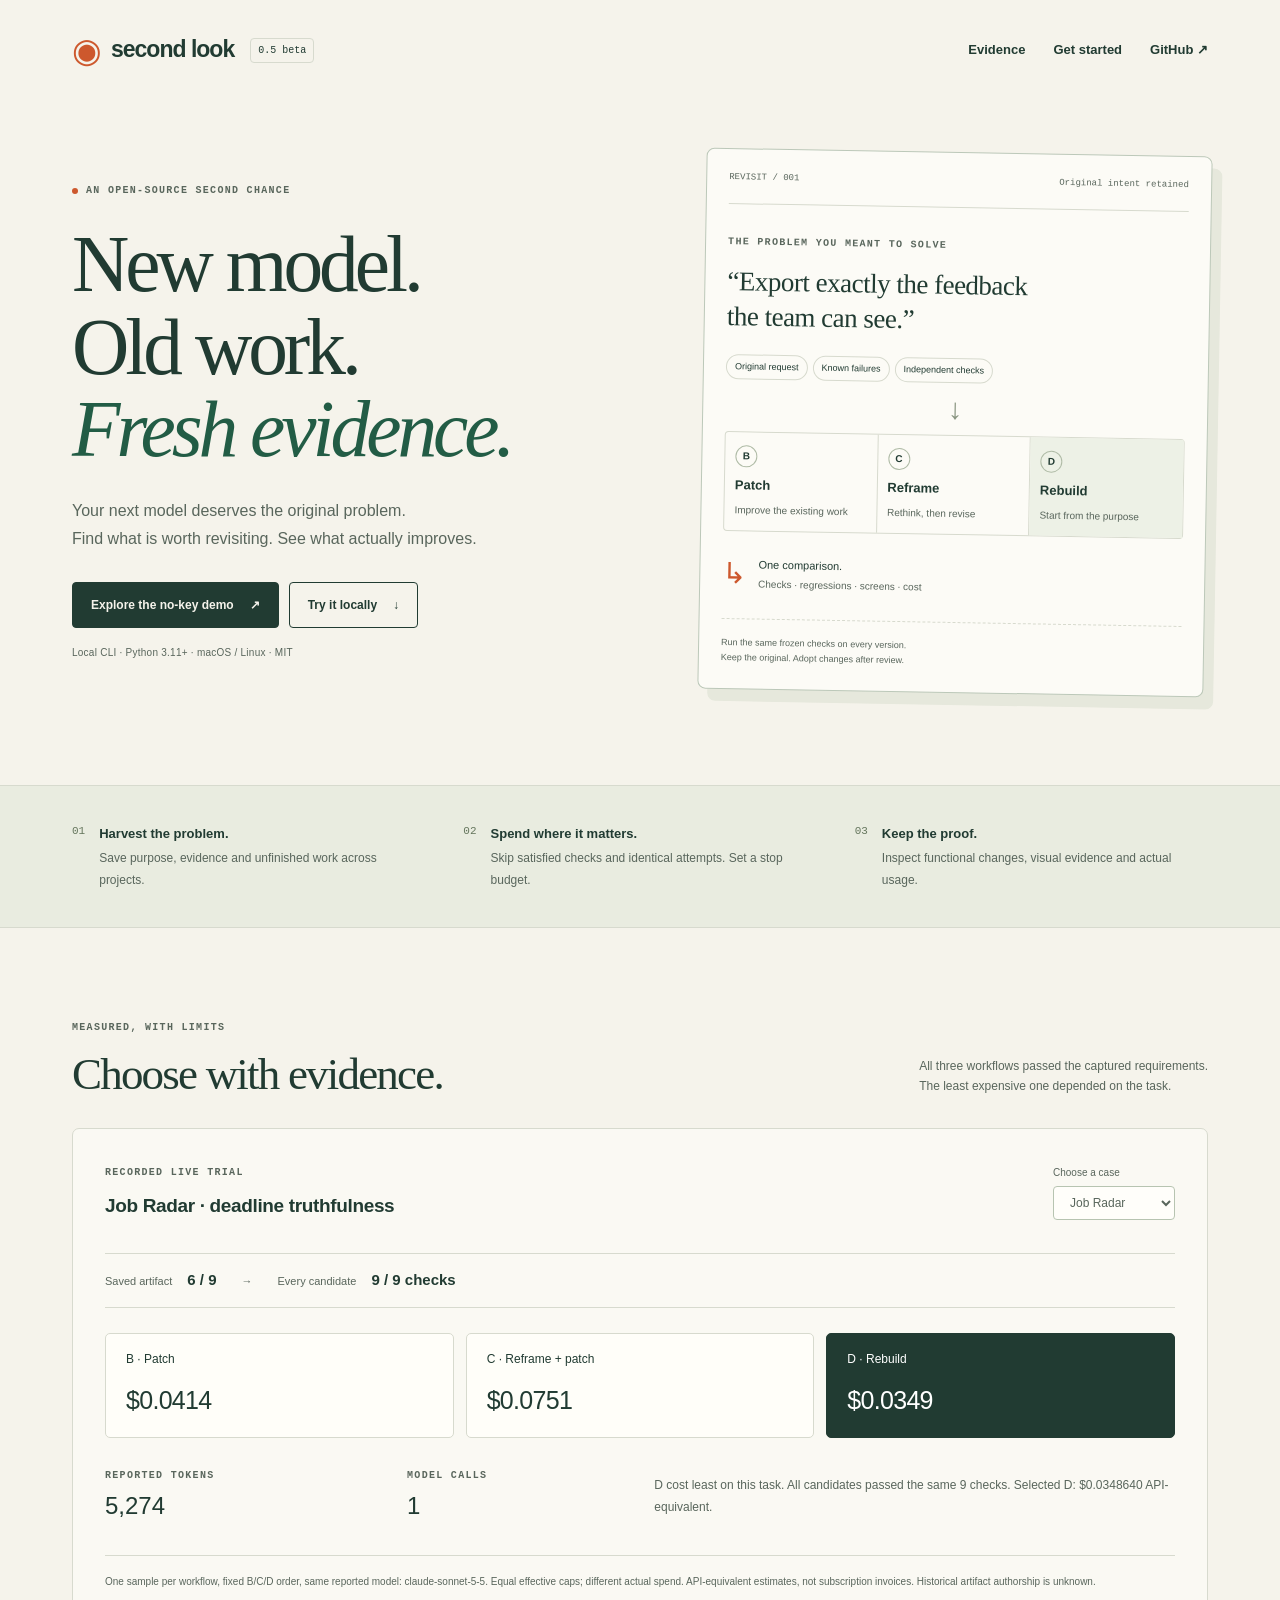
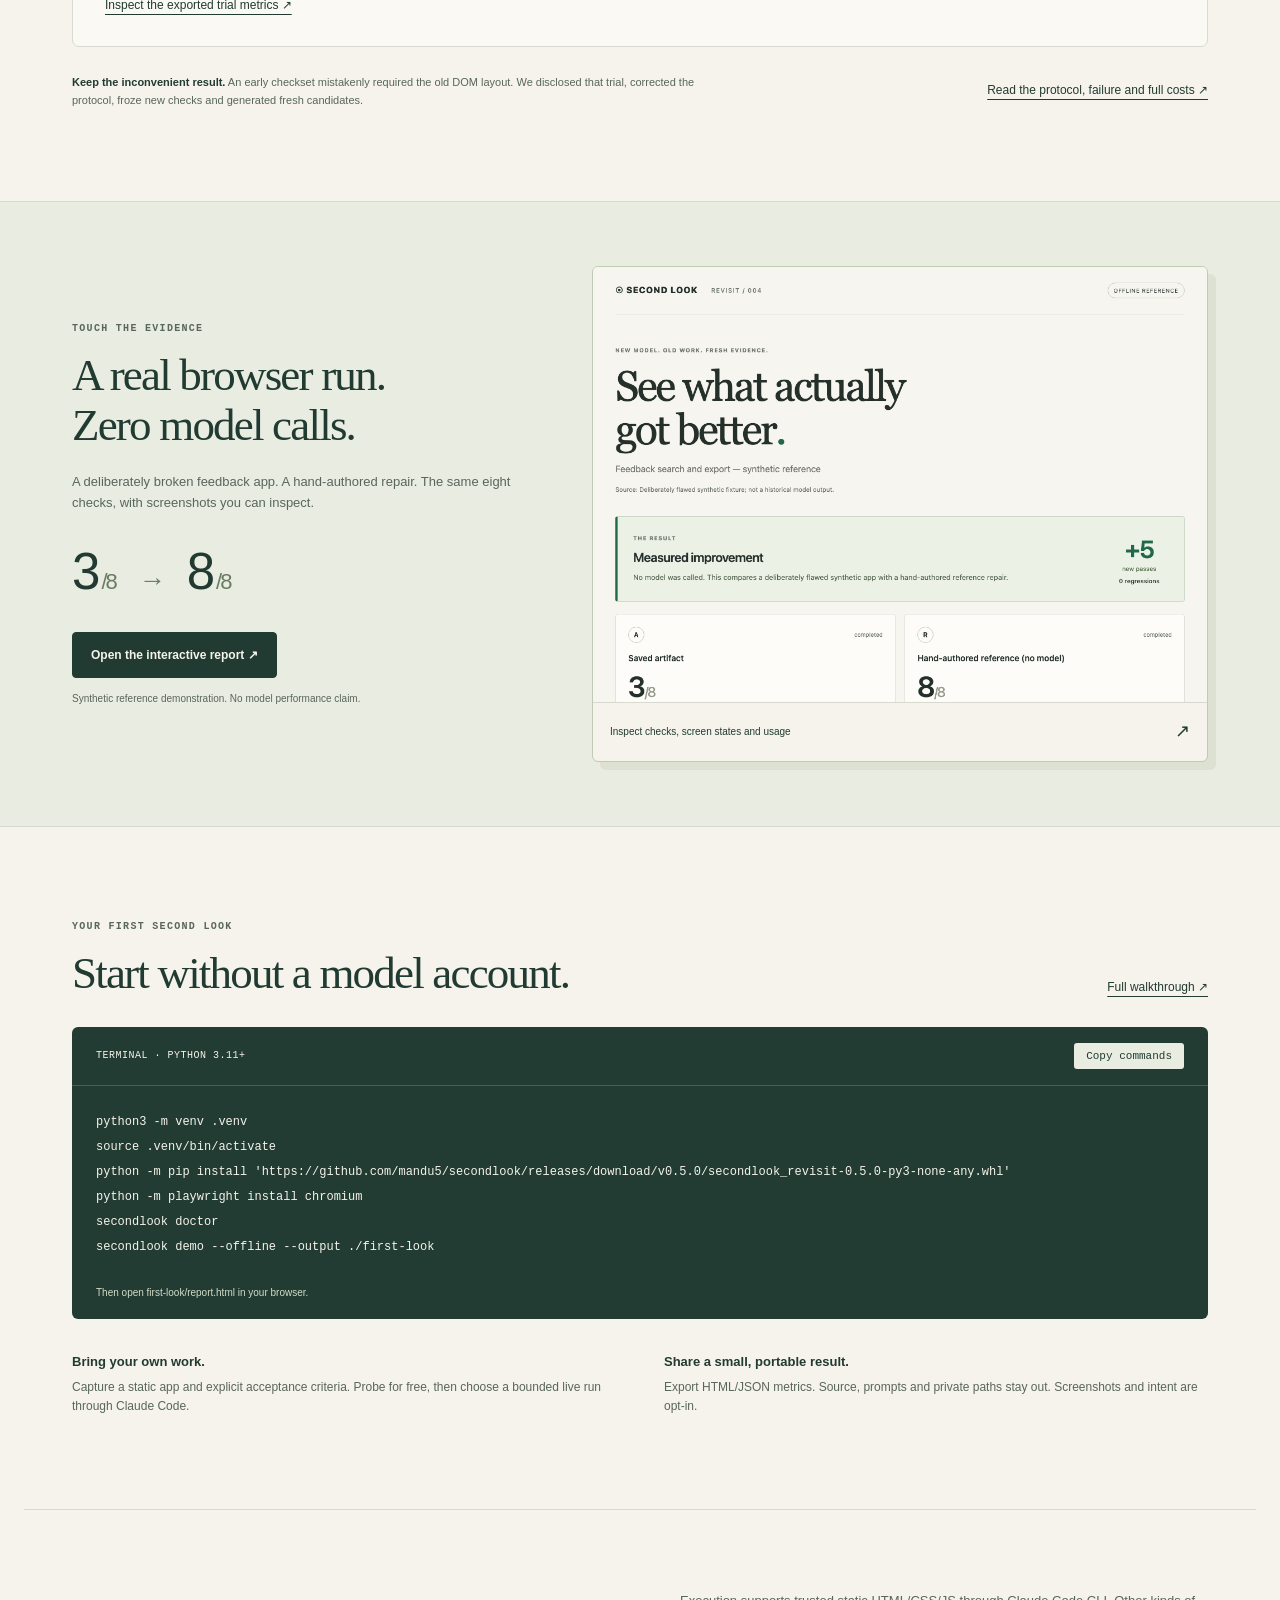
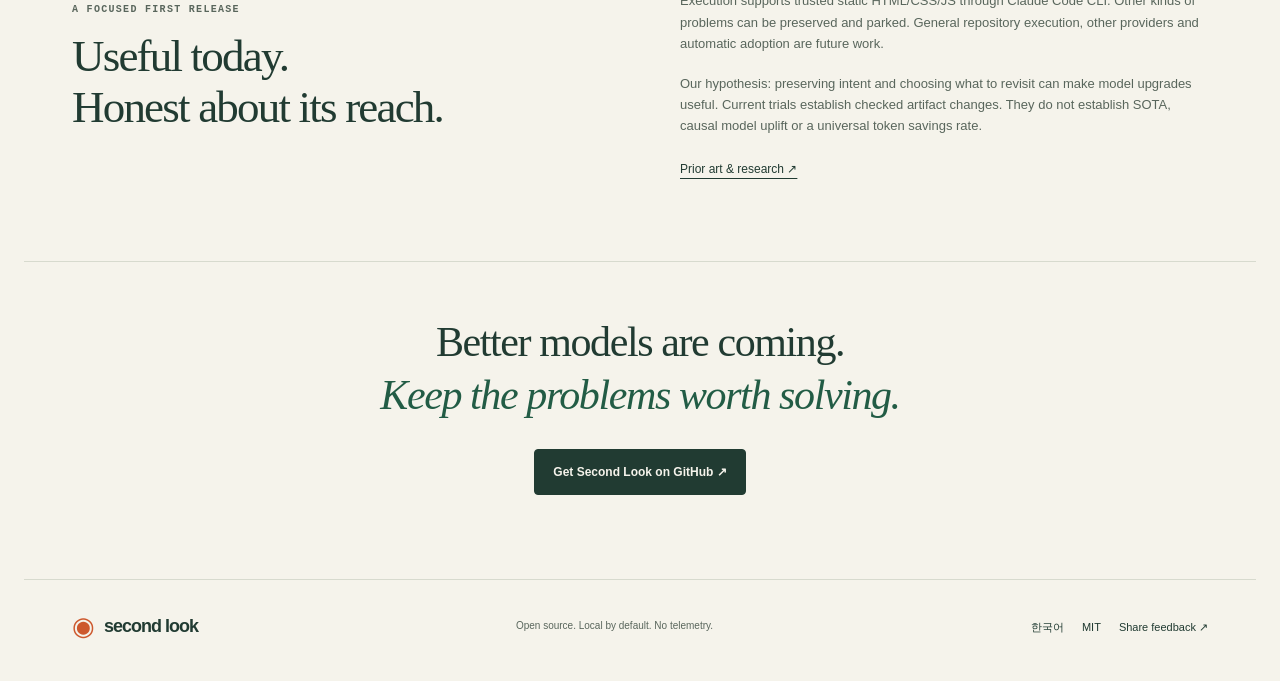
==== site/index.html @ 759d93e0 "Release Second Look 0.5.0 public beta" ====
<!doctype html>
<html lang="en">
<head>
  <meta charset="utf-8"><meta name="viewport" content="width=device-width,initial-scale=1">
  <meta name="description" content="New model. Old work. Show what actually got better. Preserve intent, revisit selectively, and compare real behavior with Second Look.">
  <meta name="theme-color" content="#f5f3eb">
  <meta http-equiv="Content-Security-Policy" content="default-src 'self'; img-src 'self' data:; script-src 'self'; style-src 'self'; object-src 'none'; base-uri 'none'">
  <meta property="og:title" content="Second Look — New model. Old work. Fresh evidence.">
  <meta property="og:description" content="An open-source workbench for revisiting AI-built work without losing the original problem.">
  <meta property="og:type" content="website">
  <link rel="icon" href="icon.svg" type="image/svg+xml"><link rel="stylesheet" href="style.css">
  <title>Second Look — give your old work a new model</title>
</head>
<body>
<a class="skip" href="#main">Skip to content</a>
<header class="shell"><a class="brand" href="./" aria-label="Second Look home"><span class="mark" aria-hidden="true">◉</span> second look<span class="version">0.5 beta</span></a><nav aria-label="Main navigation"><a href="#evidence">Evidence</a><a href="#start">Get started</a><a href="https://github.com/mandu5/secondlook">GitHub ↗</a></nav></header>
<main id="main">
  <section class="hero shell">
    <div class="hero-copy"><p class="eyebrow"><span class="dot"></span> AN OPEN-SOURCE SECOND CHANCE</p><h1>New model.<br>Old work.<br><em>Fresh evidence.</em></h1><p class="lede">Your next model deserves the original problem.<br>Find what is worth revisiting. See what actually improves.</p><div class="actions"><a class="button primary" href="demo/">Explore the no-key demo <span aria-hidden="true">↗</span></a><a class="button secondary" href="#start">Try it locally <span aria-hidden="true">↓</span></a></div><p class="micro">Local CLI · Python 3.11+ · macOS / Linux · MIT</p></div>
    <div class="artifact" aria-label="Second Look comparison workflow"><div class="artifact-top"><span>REVISIT / 001</span><span>Original intent retained</span></div><div class="old-work"><span class="mini-label">THE PROBLEM YOU MEANT TO SOLVE</span><p>“Export exactly the feedback<br>the team can see.”</p><div class="chips"><span>Original request</span><span>Known failures</span><span>Independent checks</span></div></div><div class="connector" aria-hidden="true">↓</div><div class="paths"><div><b>B</b><strong>Patch</strong><small>Improve the existing work</small></div><div><b>C</b><strong>Reframe</strong><small>Rethink, then revise</small></div><div><b>D</b><strong>Rebuild</strong><small>Start from the purpose</small></div></div><div class="receipt"><span class="receipt-icon" aria-hidden="true">↳</span><p>One comparison.<br><strong>Checks · regressions · screens · cost</strong></p></div><p class="artifact-caption">Run the same frozen checks on every version.<br>Keep the original. Adopt changes after review.</p></div>
  </section>
  <section class="band"><div class="shell principles"><div><span>01</span><p><strong>Harvest the problem.</strong>Save purpose, evidence and unfinished work across projects.</p></div><div><span>02</span><p><strong>Spend where it matters.</strong>Skip satisfied checks and identical attempts. Set a stop budget.</p></div><div><span>03</span><p><strong>Keep the proof.</strong>Inspect functional changes, visual evidence and actual usage.</p></div></div></section>
  <section id="evidence" class="section shell">
    <div class="section-heading"><div><p class="eyebrow">MEASURED, WITH LIMITS</p><h2>Choose with evidence.</h2></div><p>All three workflows passed the captured requirements.<br>The least expensive one depended on the task.</p></div>
    <div class="experiment"><div class="experiment-head"><div><span class="mini-label">RECORDED LIVE TRIAL</span><h3 id="case-title">Job Radar · deadline truthfulness</h3></div><label>Choose a case<select id="case"><option value="jobs">Job Radar</option><option value="ugv">UGV-MON</option></select></label></div><div class="baseline"><span>Saved artifact <strong id="baseline-score">6 / 9</strong></span><span aria-hidden="true">→</span><span>Every candidate <strong id="candidate-score">9 / 9 checks</strong></span></div><div class="workflow-options" role="group" aria-label="Inspect a measured workflow"><button data-arm="B" aria-pressed="false"><span>B · Patch</span><strong id="cost-B">$0.0414</strong></button><button data-arm="C" aria-pressed="false"><span>C · Reframe + patch</span><strong id="cost-C">$0.0751</strong></button><button data-arm="D" aria-pressed="true"><span>D · Rebuild</span><strong id="cost-D">$0.0349</strong></button></div><div class="reading" aria-live="polite"><div><span class="mini-label">REPORTED TOKENS</span><strong id="tokens">5,274</strong></div><div><span class="mini-label">MODEL CALLS</span><strong id="calls">1</strong></div><p id="reading-note">D cost least on this task. All candidates passed the same 9 checks.</p></div><p class="fine">One sample per workflow, fixed B/C/D order, same reported model: claude-sonnet-5-5. Equal effective caps; different actual spend. API-equivalent estimates, not subscription invoices. Historical artifact authorship is unknown.</p><a class="text-link" id="recorded-report" href="evidence/job/">Inspect the exported trial metrics ↗</a></div>
    <div class="evidence-notes"><p><strong>Keep the inconvenient result.</strong> An early checkset mistakenly required the old DOM layout. We disclosed that trial, corrected the protocol, froze new checks and generated fresh candidates.</p><a class="text-link" href="https://github.com/mandu5/secondlook/blob/main/docs/real-cases-v0.4.md">Read the protocol, failure and full costs ↗</a></div>
  </section>
  <section class="demo-section band"><div class="shell demo-layout"><div><p class="eyebrow">TOUCH THE EVIDENCE</p><h2>A real browser run.<br>Zero model calls.</h2><p>A deliberately broken feedback app. A hand-authored repair. The same eight checks, with screenshots you can inspect.</p><p class="demo-score">3<span>/8</span><span class="arrow">→</span>8<span>/8</span></p><a class="button primary" href="demo/">Open the interactive report ↗</a><p class="fine">Synthetic reference demonstration. No model performance claim.</p></div><a class="demo-image" href="demo/" aria-label="Open the feedback comparison report"><img src="assets/demo-preview.png" width="1100" height="780" loading="lazy" alt="Portable report with original and hand-authored reference behavior, scores and screenshots"><span>Inspect checks, screen states and usage <b>↗</b></span></a></div></section>
  <section id="start" class="section shell"><div class="section-heading"><div><p class="eyebrow">YOUR FIRST SECOND LOOK</p><h2>Start without a model account.</h2></div><a class="text-link" href="https://github.com/mandu5/secondlook/blob/main/docs/quickstart.md">Full walkthrough ↗</a></div><div class="install"><div class="terminal-head"><span>TERMINAL · PYTHON 3.11+</span><button id="copy">Copy commands</button></div><pre><code id="commands">python3 -m venv .venv
source .venv/bin/activate
python -m pip install 'https://github.com/mandu5/secondlook/releases/download/v0.5.0/secondlook_revisit-0.5.0-py3-none-any.whl'
python -m playwright install chromium
secondlook doctor
secondlook demo --offline --output ./first-look</code></pre><p id="copy-status" role="status">Then open first-look/report.html in your browser.</p></div><div class="start-notes"><p><strong>Bring your own work.</strong> Capture a static app and explicit acceptance criteria. Probe for free, then choose a bounded live run through Claude Code.</p><p><strong>Share a small, portable result.</strong> Export HTML/JSON metrics. Source, prompts and private paths stay out. Screenshots and intent are opt-in.</p></div></section>
  <section class="section shell scope"><div><p class="eyebrow">A FOCUSED FIRST RELEASE</p><h2>Useful today.<br>Honest about its reach.</h2></div><div><p>Execution supports trusted static HTML/CSS/JS through Claude Code CLI. Other kinds of problems can be preserved and parked. General repository execution, other providers and automatic adoption are future work.</p><p>Our hypothesis: preserving intent and choosing what to revisit can make model upgrades useful. Current trials establish checked artifact changes. They do not establish SOTA, causal model uplift or a universal token savings rate.</p><a class="text-link" href="https://github.com/mandu5/secondlook/blob/main/docs/research-v0.3.md">Prior art &amp; research ↗</a></div></section>
  <section class="closing shell"><p>Better models are coming.<br><em>Keep the problems worth solving.</em></p><a class="button primary" href="https://github.com/mandu5/secondlook">Get Second Look on GitHub ↗</a></section>
</main>
<footer class="shell"><a class="brand" href="./"><span class="mark" aria-hidden="true">◉</span> second look</a><span>Open source. Local by default. No telemetry.</span><div><a href="https://github.com/mandu5/secondlook/blob/main/README.ko.md" lang="ko">한국어</a><a href="https://github.com/mandu5/secondlook/blob/main/LICENSE">MIT</a><a href="https://github.com/mandu5/secondlook/issues/new/choose">Share feedback ↗</a></div></footer>
<script src="app.js"></script>
</body></html>
---- site/style.css ----
:root{color-scheme:light;--paper:#f5f3eb;--ink:#213b32;--muted:#59665c;--line:#d7dace;--accent:#cd582d;--green:#225c45;font:16px/1.65 -apple-system,BlinkMacSystemFont,"Segoe UI",sans-serif;color:var(--ink);background:var(--paper)}*{box-sizing:border-box}html{scroll-padding-top:25px}body{margin:0}a{color:inherit}button,select{font:inherit;color:inherit}button,a,select{-webkit-tap-highlight-color:transparent}button,select{cursor:pointer}:focus-visible{outline:3px solid var(--accent);outline-offset:5px}.shell{max-width:1232px;margin:auto;padding-left:48px;padding-right:48px}.skip{position:absolute;left:12px;top:-80px;background:var(--ink);color:white;padding:12px;z-index:5}.skip:focus{top:8px}header{display:flex;align-items:center;justify-content:space-between;min-height:100px;gap:24px}.brand{text-decoration:none;font-weight:750;font-size:23px;letter-spacing:-1px;display:inline-flex;align-items:center;gap:10px}.mark{color:var(--accent);font-size:34px;font-weight:400}.version{font:10px/1.3 ui-monospace,monospace;letter-spacing:0;border:1px solid var(--line);padding:5px 7px;border-radius:4px;margin-left:6px;white-space:nowrap}nav{display:flex;gap:28px;font-size:13px;font-weight:600}nav a{text-decoration:none}nav a:hover{text-decoration:underline;text-underline-offset:5px}.hero{display:grid;grid-template-columns:1.12fr 1fr;gap:64px;align-items:center;padding-top:52px;padding-bottom:92px}.eyebrow,.mini-label{font:10px/1.5 ui-monospace,SFMono-Regular,monospace;letter-spacing:.13em;font-weight:550;color:var(--muted)}.eyebrow{display:flex;align-items:center;gap:8px}.dot{width:6px;height:6px;display:inline-block;background:var(--accent);border-radius:100%}h1,h2,.closing p{font-family:Georgia,"Times New Roman",serif;font-weight:400}h1{font-size:clamp(58px,6.2vw,85px);letter-spacing:-4px;line-height:1.04;margin:25px 0 26px}h1 em,.closing em{color:var(--green);font-weight:400}p{margin:12px 0}.lede{font-size:16px;color:var(--muted);line-height:1.8}.actions{display:flex;flex-wrap:wrap;gap:10px;margin-top:28px}.button{display:inline-flex;align-items:center;justify-content:center;gap:16px;padding:13px 18px;font-size:12px;font-weight:650;line-height:1.5;border:1px solid var(--ink);border-radius:4px;text-decoration:none}.primary{background:var(--ink);color:var(--paper)}.secondary{background:transparent}.button:hover{background:var(--green);border-color:var(--green);color:white}.micro{font-size:10px;color:var(--muted);margin-top:17px;letter-spacing:.025em}.artifact{background:#fcfbf6;border:1px solid #bcc8b9;border-radius:8px;box-shadow:10px 12px 0 #e6e8dc;transform:rotate(1deg);padding:22px}.artifact-top{display:flex;justify-content:space-between;gap:12px;padding-bottom:18px;border-bottom:1px solid var(--line);font:9px/1.5 ui-monospace,monospace;color:var(--muted)}.old-work{padding-top:22px}.old-work>p{font:27px/1.3 Georgia,serif;letter-spacing:-.5px;margin:12px 0 20px}.chips{display:flex;gap:5px;flex-wrap:wrap}.chips span{font-size:9px;border:1px solid var(--line);border-radius:20px;padding:4px 8px}.connector{text-align:center;font-size:29px;line-height:1.8;color:#899581}.paths{display:grid;grid-template-columns:repeat(3,1fr);border:1px solid var(--line);border-radius:4px}.paths>div{padding:13px 10px;border-right:1px solid var(--line);display:flex;flex-direction:column;gap:7px}.paths>div:last-child{border:0;background:#edf1e6}.paths b{display:grid;place-items:center;width:22px;height:22px;border:1px solid #afbba6;border-radius:50%;font-size:10px}.paths strong{font-size:13px;font-weight:650}.paths small{font-size:10px;line-height:1.4;color:var(--muted)}.receipt{display:flex;align-items:center;gap:12px;border-bottom:1px dashed var(--line);padding:12px 0}.receipt-icon{color:var(--accent);font-size:29px}.receipt p{font-size:11px;line-height:1.8}.receipt strong{font-size:10px;font-weight:500;color:var(--muted)}.artifact-caption{font-size:9px;line-height:1.7;color:var(--muted);margin:16px 0 0}.band{background:#e9ece0;border-block:1px solid var(--line)}.principles{display:grid;grid-template-columns:repeat(3,1fr);gap:38px;padding-top:24px;padding-bottom:24px}.principles>div{display:flex;gap:14px}.principles>div>span{font:11px ui-monospace,monospace;color:#65765d;margin-top:15px}.principles p{font-size:12px;line-height:1.8;color:var(--muted)}.principles strong{display:block;color:var(--ink);font-size:13px;margin-bottom:3px}.section{padding-top:80px;padding-bottom:80px}.section-heading{display:flex;justify-content:space-between;gap:30px;align-items:end;margin-bottom:28px}h2{font-size:45px;letter-spacing:-1.8px;line-height:1.12;margin:14px 0 0}.section-heading>p{font-size:12px;color:var(--muted);margin-bottom:3px}.experiment{border:1px solid var(--line);border-radius:7px;background:#faf9f3;padding:28px 32px}.experiment-head{display:flex;justify-content:space-between;align-items:center;gap:18px}h3{font-size:19px;letter-spacing:-.35px;margin:7px 0;font-weight:600}.experiment-head label{font-size:10px;color:var(--muted)}select{display:block;background:#fffefa;border:1px solid #b7c4b1;border-radius:4px;padding:8px 30px 8px 12px;margin-top:5px;font-size:12px}.baseline{display:flex;gap:25px;align-items:center;margin:25px 0;padding:14px 0;border-block:1px solid var(--line);font-size:11px;color:var(--muted)}.baseline strong{font-size:15px;margin-left:12px;color:var(--ink)}.workflow-options{display:grid;grid-template-columns:repeat(3,1fr);gap:12px}.workflow-options button{text-align:left;background:#fffef9;border:1px solid var(--line);border-radius:5px;padding:16px 20px;display:flex;flex-direction:column;gap:10px}.workflow-options button[aria-pressed=true]{background:var(--ink);color:white;border-color:var(--ink)}.workflow-options button span{font-size:12px}.workflow-options button strong{font-size:25px;font-weight:500;letter-spacing:-.7px}.reading{display:grid;grid-template-columns:1fr .8fr 1.9fr;align-items:center;gap:28px;border-bottom:1px solid var(--line);padding:25px 0}.reading>div{display:flex;flex-direction:column;gap:3px}.reading strong{font-size:24px;font-weight:500}.reading>p{font-size:12px;line-height:1.8;color:var(--muted)}.fine{font-size:10px;color:var(--muted);line-height:1.8}.experiment>.fine{margin-bottom:0;margin-top:17px}.evidence-notes{display:flex;gap:36px;align-items:center;justify-content:space-between;padding:14px 0 0}.evidence-notes p{font-size:11px;max-width:660px;color:var(--muted)}.evidence-notes strong{color:var(--ink)}.text-link{font-size:12px;text-underline-offset:5px;line-height:1.8}.evidence-notes>a{max-width:240px}.demo-section{padding:64px 0}.demo-layout{display:grid;grid-template-columns:.9fr 1.2fr;gap:58px;align-items:center}.demo-layout>div>p:not(.eyebrow):not(.demo-score):not(.fine){font-size:13px;color:var(--muted);margin-top:20px}.demo-score{display:flex;align-items:baseline;font-size:51px;font-weight:500;letter-spacing:-2px;gap:3px;margin:17px 0}.demo-score>span{font-size:22px;color:#697c63}.demo-score .arrow{font-size:27px;padding:0 20px}.demo-image{display:block;border:1px solid #bfcab7;background:var(--paper);border-radius:6px;text-decoration:none;box-shadow:8px 8px 0 #dce1d2;overflow:hidden}.demo-image img{display:block;width:100%;height:auto}.demo-image>span{display:flex;justify-content:space-between;align-items:center;padding:14px 17px;font-size:10px;border-top:1px solid var(--line)}.demo-image b{font-size:18px;font-weight:400}.install{background:#223c33;color:#f5f3eb;border-radius:6px;overflow:hidden}.terminal-head{display:flex;justify-content:space-between;align-items:center;padding:16px 24px;border-bottom:1px solid #476052;font:10px ui-monospace,monospace;letter-spacing:.05em}.terminal-head button{font-size:11px;background:#e9ece0;color:var(--ink);border:0;border-radius:3px;padding:7px 12px}.install pre{margin:0;padding:24px;overflow-x:auto;font:12px/2.1 ui-monospace,SFMono-Regular,monospace;tab-size:2}.install>p{font-size:10px;padding:0 24px 18px;color:#d2ddc9;margin:0}.start-notes{display:grid;grid-template-columns:1fr 1fr;gap:48px;margin-top:20px;font-size:12px;color:var(--muted)}.start-notes strong{display:block;color:var(--ink);font-size:13px;margin-bottom:5px}.scope{display:grid;grid-template-columns:1fr 1fr;gap:80px;border-top:1px solid var(--line)}.scope>div>p:not(.eyebrow){font-size:13px;color:var(--muted);margin:0 0 18px}.closing{text-align:center;padding-top:42px;padding-bottom:84px;border-top:1px solid var(--line)}.closing p{font-size:42px;line-height:1.25;letter-spacing:-1.4px;margin-bottom:28px}footer{border-top:1px solid var(--line);padding-top:25px;padding-bottom:32px;display:flex;justify-content:space-between;align-items:center;gap:24px}footer .brand{font-size:18px}footer .mark{font-size:26px}footer>span{font-size:10px;color:var(--muted)}footer>div{display:flex;gap:18px;font-size:11px}footer a{text-decoration:none}footer a:hover{text-decoration:underline}@media(max-width:900px){.shell{padding-left:28px;padding-right:28px}.hero{gap:30px}.hero h1{font-size:67px}.artifact{padding:18px}.paths>div{padding:10px 7px}.section-heading{align-items:start}.section-heading>p{max-width:270px}.demo-layout{gap:30px}.scope{gap:40px}nav{gap:18px}.version{display:none}}@media(max-width:680px){.shell{padding-left:22px;padding-right:22px}header{min-height:80px;gap:15px}.brand{font-size:20px}.mark{font-size:29px}nav{font-size:11px;gap:14px}nav>a:first-child{display:none}.hero{grid-template-columns:1fr;padding-top:28px;padding-bottom:58px;gap:40px}.hero h1{font-size:67px;letter-spacing:-3.5px}.lede{font-size:14px}.hero-copy .actions{gap:9px}.button{font-size:11px;padding:12px 14px;gap:10px}.artifact{max-width:470px;width:100%;margin:0 auto;transform:none;box-shadow:6px 7px 0 #e6e8dc}.old-work>p{font-size:27px}.paths>div{padding:13px 10px}.principles{grid-template-columns:1fr;gap:3px;padding-block:19px}.principles p{margin:10px 0}.section{padding-top:55px;padding-bottom:55px}.section-heading{flex-direction:column;gap:16px;margin-bottom:22px}h2{font-size:36px;letter-spacing:-1.2px}.section-heading>p{max-width:none}.experiment{padding:21px 17px}.experiment-head{flex-direction:column;align-items:start;gap:8px}.experiment-head label{display:flex;align-items:center;gap:10px}select{margin-top:0}h3{font-size:17px}.baseline{gap:13px;font-size:10px;margin:20px 0}.baseline strong{display:block;margin-left:0;margin-top:3px;font-size:16px}.workflow-options{gap:6px}.workflow-options button{padding:12px 8px;gap:10px}.workflow-options button span{font-size:9px;min-height:28px}.workflow-options button strong{font-size:21px}.reading{grid-template-columns:1fr 1fr;gap:10px;padding:19px 0}.reading>p{grid-column:1/-1;margin:8px 0 0}.mini-label{font-size:9px}.evidence-notes{flex-direction:column;gap:4px;align-items:start}.evidence-notes>a{max-width:none}.demo-section{padding:48px 0}.demo-layout{grid-template-columns:1fr;gap:32px}.demo-image{box-shadow:5px 6px 0 #dce1d2}.install pre{padding:18px;font-size:11px}.terminal-head{padding:13px 17px;font-size:9px}.terminal-head button{font-size:10px}.install>p{padding:0 18px 16px}.start-notes{grid-template-columns:1fr;gap:4px}.scope{grid-template-columns:1fr;gap:25px}.closing{padding-top:38px;padding-bottom:58px}.closing p{font-size:30px;letter-spacing:-.8px}footer{align-items:start;flex-direction:column;gap:10px}footer>div{margin-top:4px}}@media(prefers-reduced-motion:no-preference){.button,.workflow-options button{transition:background .15s,color .15s}}
@media(max-width:360px){.workflow-options{grid-template-columns:1fr}.workflow-options button{flex-direction:row;justify-content:space-between;align-items:center;padding:12px}.workflow-options button span{min-height:0;font-size:11px}}
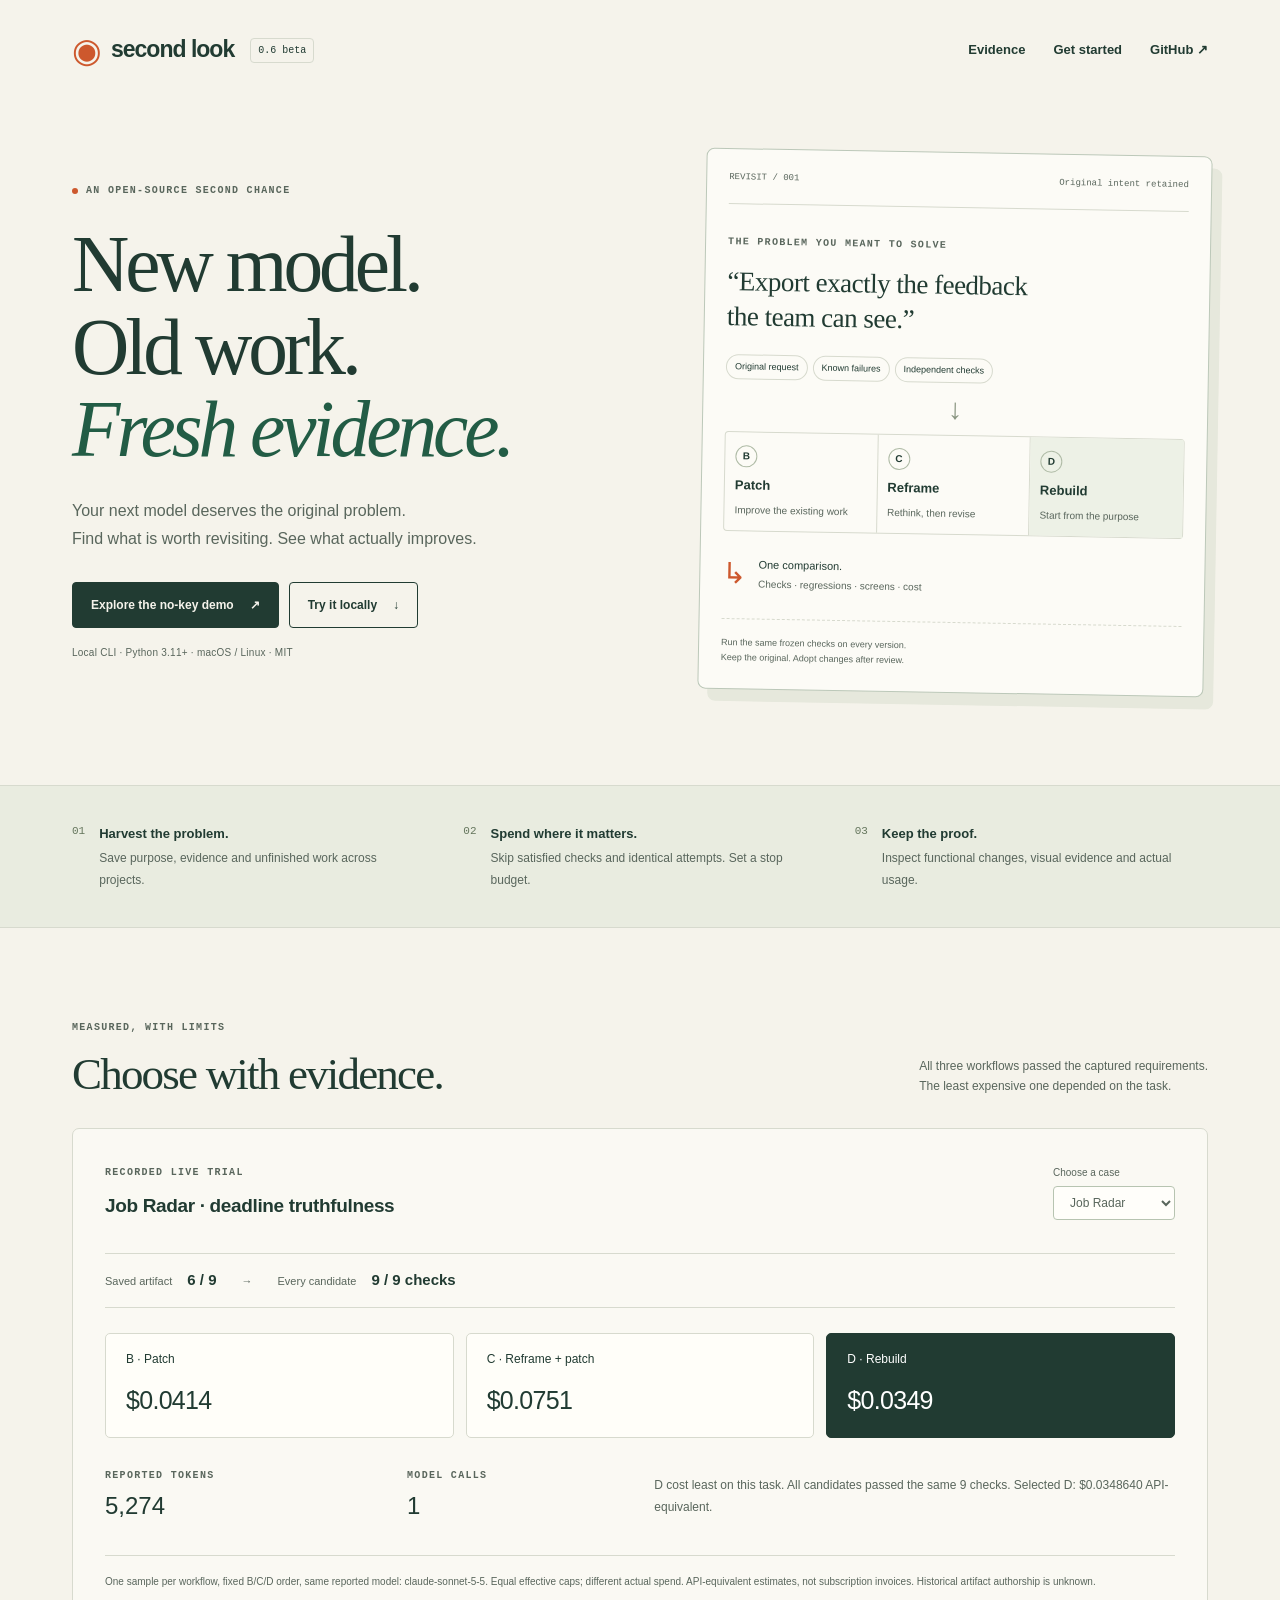
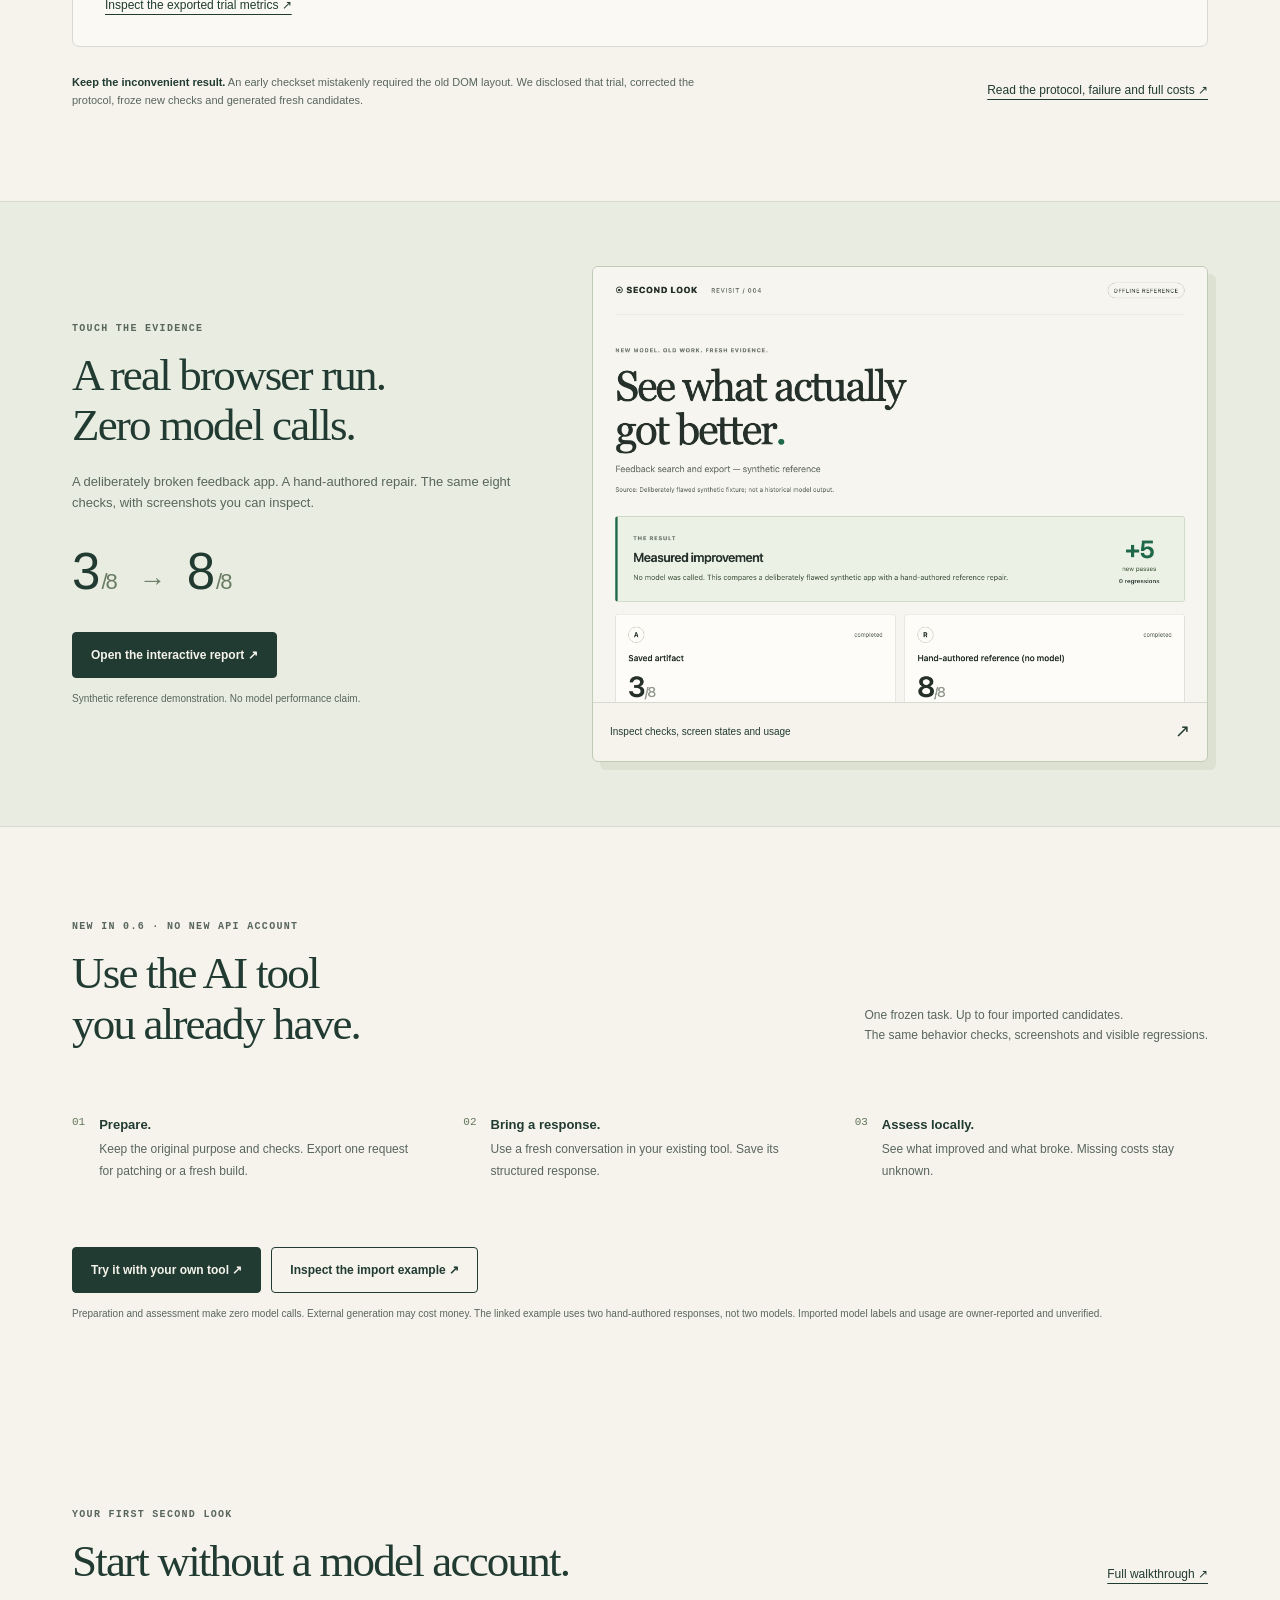
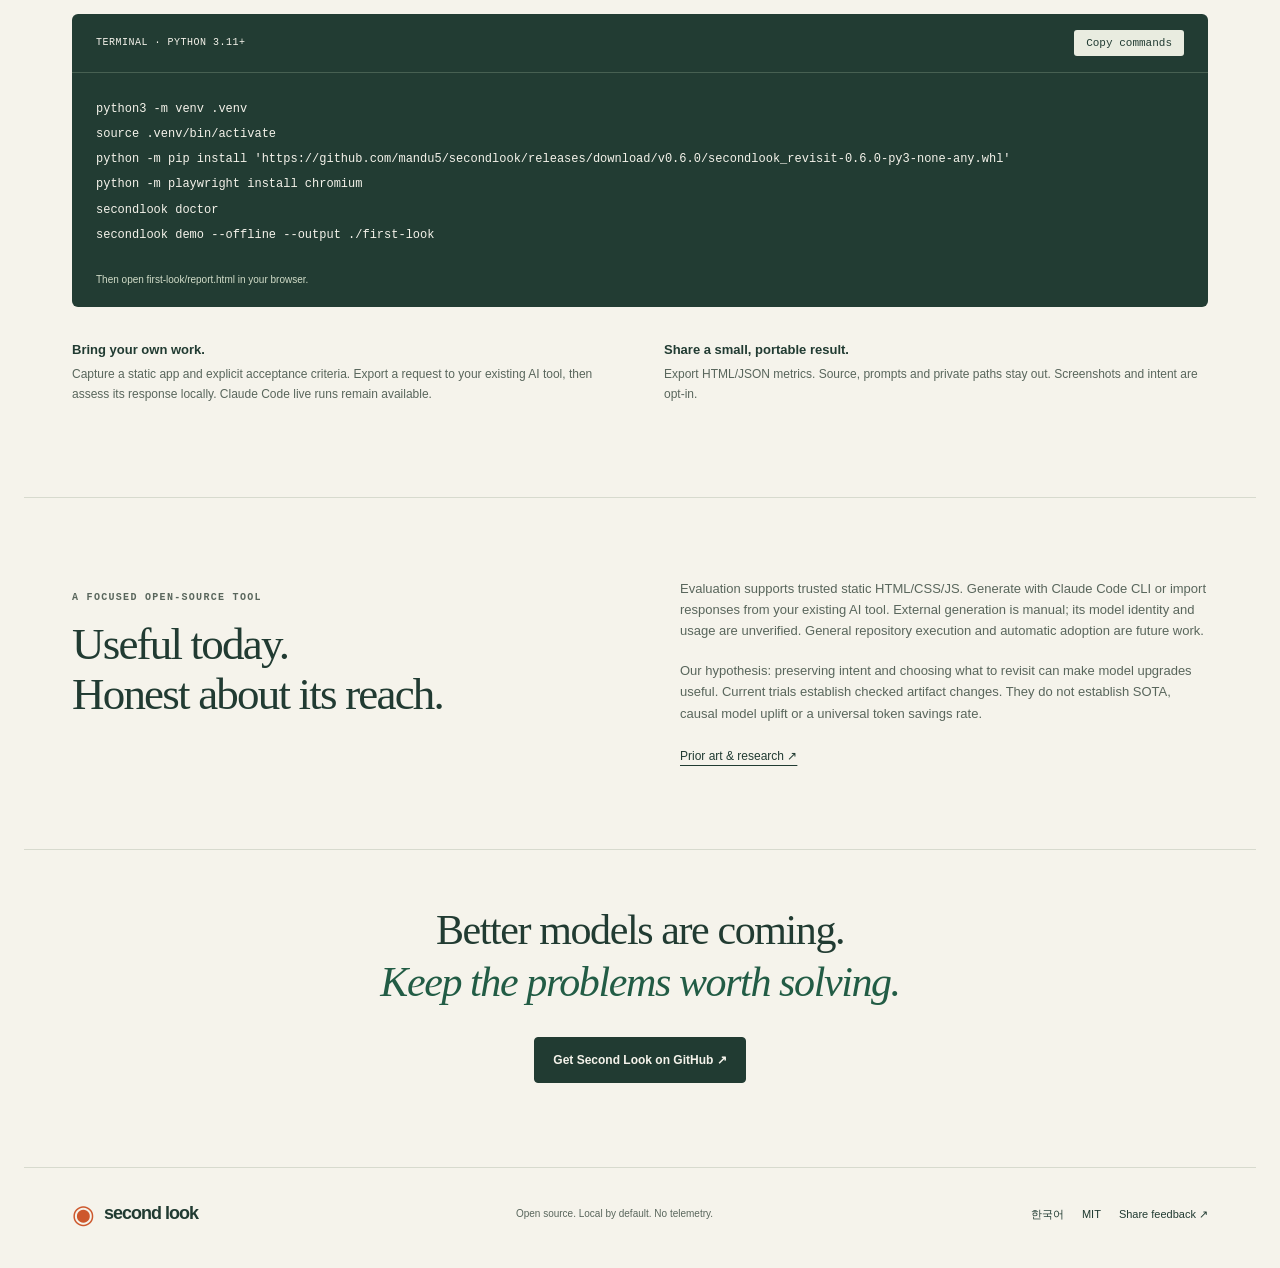
==== commit d1f5b069: "docs: release 0.6 with no-API walkthrough and import evidence" ====
--- a/site/index.html
+++ b/site/index.html
@@ -13,7 +13,7 @@
 </head>
 <body>
 <a class="skip" href="#main">Skip to content</a>
-<header class="shell"><a class="brand" href="./" aria-label="Second Look home"><span class="mark" aria-hidden="true">◉</span> second look<span class="version">0.5 beta</span></a><nav aria-label="Main navigation"><a href="#evidence">Evidence</a><a href="#start">Get started</a><a href="https://github.com/mandu5/secondlook">GitHub ↗</a></nav></header>
+<header class="shell"><a class="brand" href="./" aria-label="Second Look home"><span class="mark" aria-hidden="true">◉</span> second look<span class="version">0.6 beta</span></a><nav aria-label="Main navigation"><a href="#evidence">Evidence</a><a href="#start">Get started</a><a href="https://github.com/mandu5/secondlook">GitHub ↗</a></nav></header>
 <main id="main">
   <section class="hero shell">
     <div class="hero-copy"><p class="eyebrow"><span class="dot"></span> AN OPEN-SOURCE SECOND CHANCE</p><h1>New model.<br>Old work.<br><em>Fresh evidence.</em></h1><p class="lede">Your next model deserves the original problem.<br>Find what is worth revisiting. See what actually improves.</p><div class="actions"><a class="button primary" href="demo/">Explore the no-key demo <span aria-hidden="true">↗</span></a><a class="button secondary" href="#start">Try it locally <span aria-hidden="true">↓</span></a></div><p class="micro">Local CLI · Python 3.11+ · macOS / Linux · MIT</p></div>
@@ -26,13 +26,19 @@
     <div class="evidence-notes"><p><strong>Keep the inconvenient result.</strong> An early checkset mistakenly required the old DOM layout. We disclosed that trial, corrected the protocol, froze new checks and generated fresh candidates.</p><a class="text-link" href="https://github.com/mandu5/secondlook/blob/main/docs/real-cases-v0.4.md">Read the protocol, failure and full costs ↗</a></div>
   </section>
   <section class="demo-section band"><div class="shell demo-layout"><div><p class="eyebrow">TOUCH THE EVIDENCE</p><h2>A real browser run.<br>Zero model calls.</h2><p>A deliberately broken feedback app. A hand-authored repair. The same eight checks, with screenshots you can inspect.</p><p class="demo-score">3<span>/8</span><span class="arrow">→</span>8<span>/8</span></p><a class="button primary" href="demo/">Open the interactive report ↗</a><p class="fine">Synthetic reference demonstration. No model performance claim.</p></div><a class="demo-image" href="demo/" aria-label="Open the feedback comparison report"><img src="assets/demo-preview.png" width="1100" height="780" loading="lazy" alt="Portable report with original and hand-authored reference behavior, scores and screenshots"><span>Inspect checks, screen states and usage <b>↗</b></span></a></div></section>
+  <section id="your-model" class="section shell">
+    <div class="section-heading"><div><p class="eyebrow">NEW IN 0.6 · NO NEW API ACCOUNT</p><h2>Use the AI tool<br>you already have.</h2></div><p>One frozen task. Up to four imported candidates.<br>The same behavior checks, screenshots and visible regressions.</p></div>
+    <div class="principles"><div><span>01</span><p><strong>Prepare.</strong>Keep the original purpose and checks. Export one request for patching or a fresh build.</p></div><div><span>02</span><p><strong>Bring a response.</strong>Use a fresh conversation in your existing tool. Save its structured response.</p></div><div><span>03</span><p><strong>Assess locally.</strong>See what improved and what broke. Missing costs stay unknown.</p></div></div>
+    <div class="actions"><a class="button primary" href="https://github.com/mandu5/secondlook/blob/main/docs/external-models.md">Try it with your own tool ↗</a><a class="button secondary" href="import-demo/">Inspect the import example ↗</a></div>
+    <p class="fine">Preparation and assessment make zero model calls. External generation may cost money. The linked example uses two hand-authored responses, not two models. Imported model labels and usage are owner-reported and unverified.</p>
+  </section>
   <section id="start" class="section shell"><div class="section-heading"><div><p class="eyebrow">YOUR FIRST SECOND LOOK</p><h2>Start without a model account.</h2></div><a class="text-link" href="https://github.com/mandu5/secondlook/blob/main/docs/quickstart.md">Full walkthrough ↗</a></div><div class="install"><div class="terminal-head"><span>TERMINAL · PYTHON 3.11+</span><button id="copy">Copy commands</button></div><pre><code id="commands">python3 -m venv .venv
 source .venv/bin/activate
-python -m pip install 'https://github.com/mandu5/secondlook/releases/download/v0.5.0/secondlook_revisit-0.5.0-py3-none-any.whl'
+python -m pip install 'https://github.com/mandu5/secondlook/releases/download/v0.6.0/secondlook_revisit-0.6.0-py3-none-any.whl'
 python -m playwright install chromium
 secondlook doctor
-secondlook demo --offline --output ./first-look</code></pre><p id="copy-status" role="status">Then open first-look/report.html in your browser.</p></div><div class="start-notes"><p><strong>Bring your own work.</strong> Capture a static app and explicit acceptance criteria. Probe for free, then choose a bounded live run through Claude Code.</p><p><strong>Share a small, portable result.</strong> Export HTML/JSON metrics. Source, prompts and private paths stay out. Screenshots and intent are opt-in.</p></div></section>
-  <section class="section shell scope"><div><p class="eyebrow">A FOCUSED FIRST RELEASE</p><h2>Useful today.<br>Honest about its reach.</h2></div><div><p>Execution supports trusted static HTML/CSS/JS through Claude Code CLI. Other kinds of problems can be preserved and parked. General repository execution, other providers and automatic adoption are future work.</p><p>Our hypothesis: preserving intent and choosing what to revisit can make model upgrades useful. Current trials establish checked artifact changes. They do not establish SOTA, causal model uplift or a universal token savings rate.</p><a class="text-link" href="https://github.com/mandu5/secondlook/blob/main/docs/research-v0.3.md">Prior art &amp; research ↗</a></div></section>
+secondlook demo --offline --output ./first-look</code></pre><p id="copy-status" role="status">Then open first-look/report.html in your browser.</p></div><div class="start-notes"><p><strong>Bring your own work.</strong> Capture a static app and explicit acceptance criteria. Export a request to your existing AI tool, then assess its response locally. Claude Code live runs remain available.</p><p><strong>Share a small, portable result.</strong> Export HTML/JSON metrics. Source, prompts and private paths stay out. Screenshots and intent are opt-in.</p></div></section>
+  <section class="section shell scope"><div><p class="eyebrow">A FOCUSED OPEN-SOURCE TOOL</p><h2>Useful today.<br>Honest about its reach.</h2></div><div><p>Evaluation supports trusted static HTML/CSS/JS. Generate with Claude Code CLI or import responses from your existing AI tool. External generation is manual; its model identity and usage are unverified. General repository execution and automatic adoption are future work.</p><p>Our hypothesis: preserving intent and choosing what to revisit can make model upgrades useful. Current trials establish checked artifact changes. They do not establish SOTA, causal model uplift or a universal token savings rate.</p><a class="text-link" href="https://github.com/mandu5/secondlook/blob/main/docs/research-v0.6.md">Prior art &amp; research ↗</a></div></section>
   <section class="closing shell"><p>Better models are coming.<br><em>Keep the problems worth solving.</em></p><a class="button primary" href="https://github.com/mandu5/secondlook">Get Second Look on GitHub ↗</a></section>
 </main>
 <footer class="shell"><a class="brand" href="./"><span class="mark" aria-hidden="true">◉</span> second look</a><span>Open source. Local by default. No telemetry.</span><div><a href="https://github.com/mandu5/secondlook/blob/main/README.ko.md" lang="ko">한국어</a><a href="https://github.com/mandu5/secondlook/blob/main/LICENSE">MIT</a><a href="https://github.com/mandu5/secondlook/issues/new/choose">Share feedback ↗</a></div></footer>
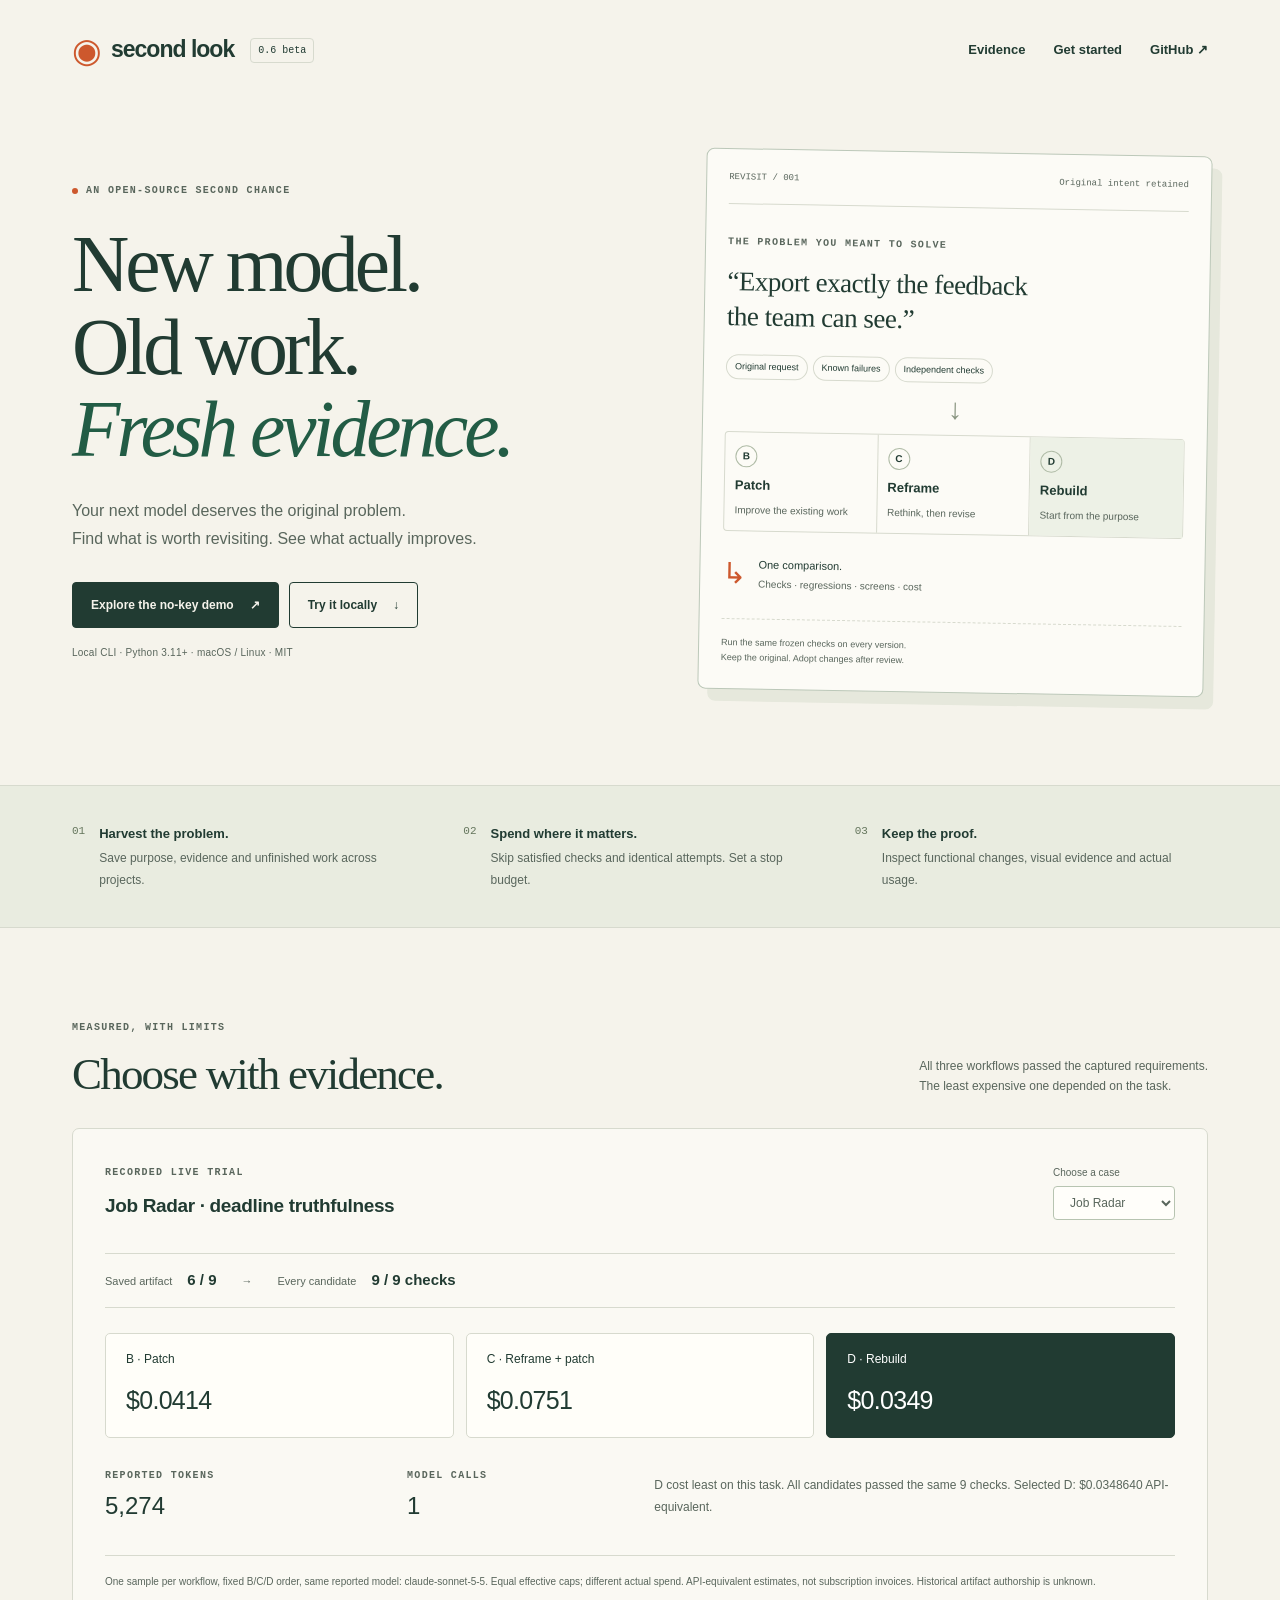
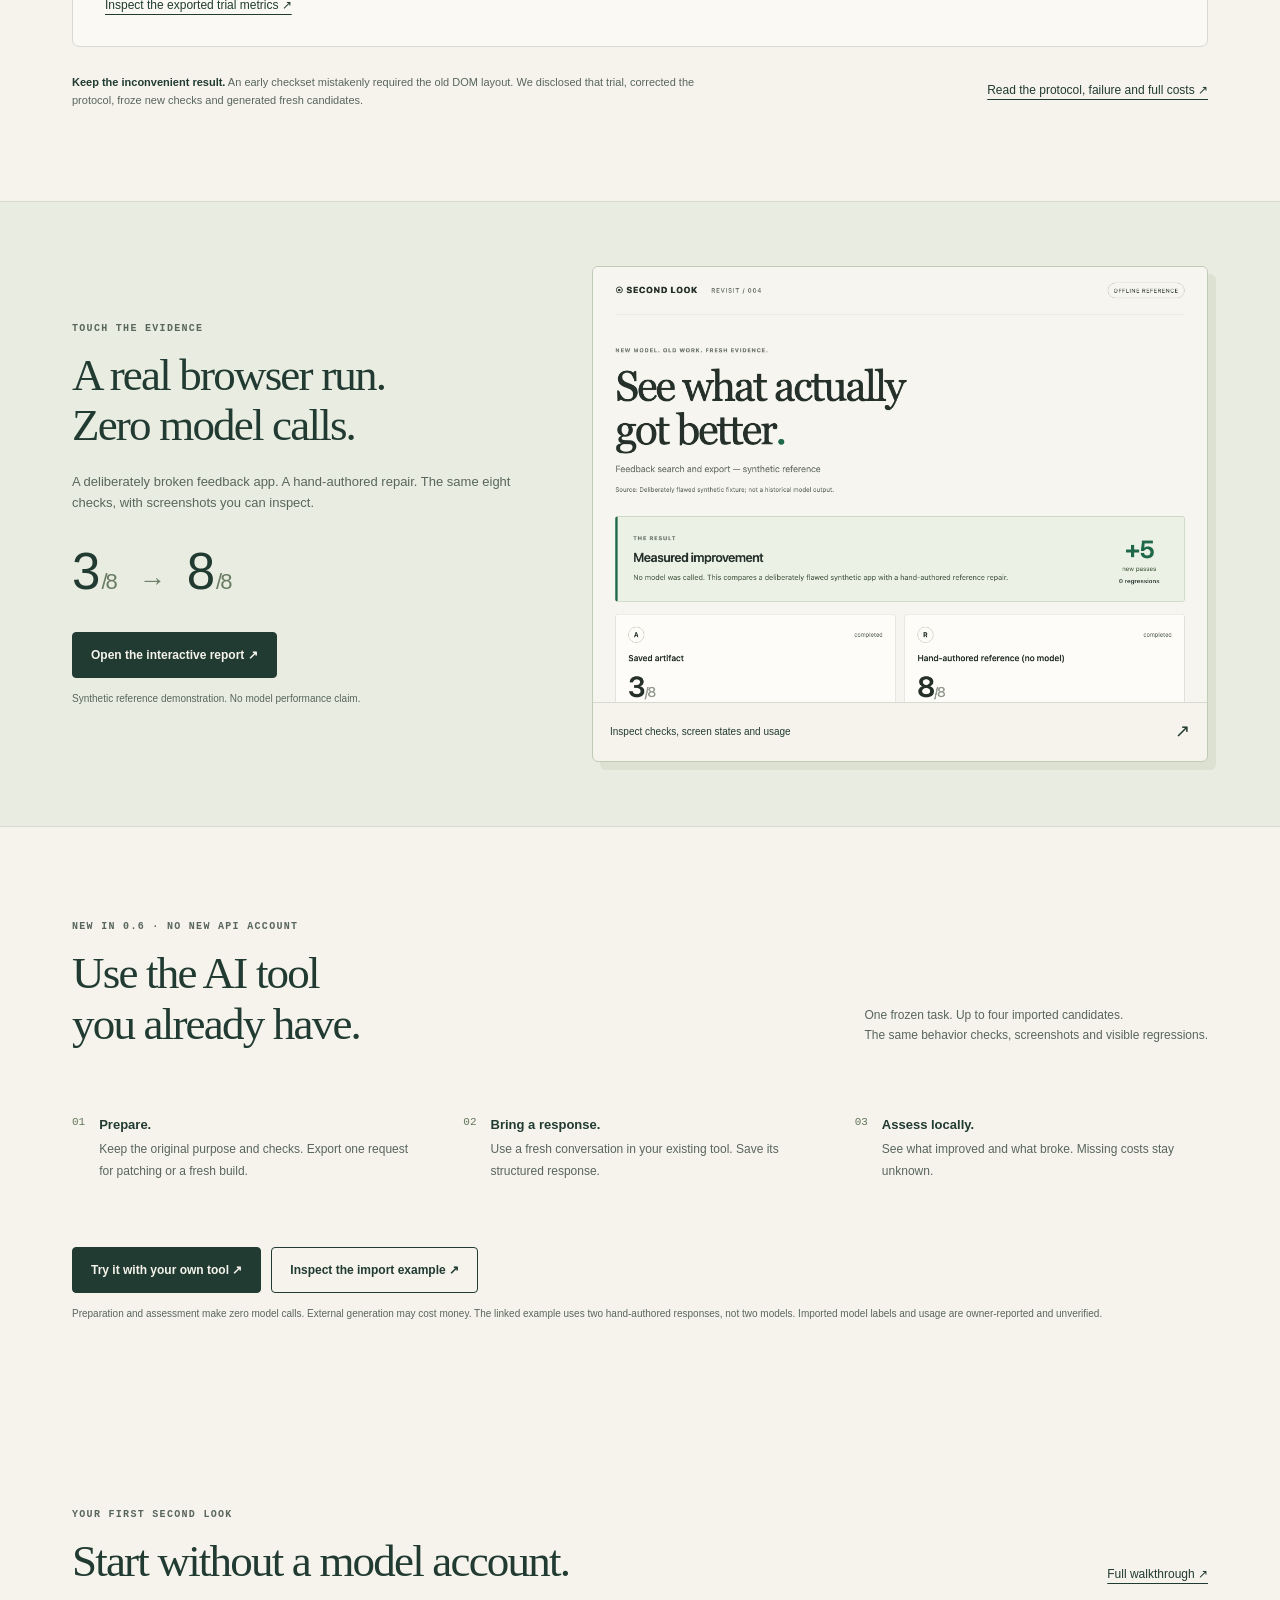
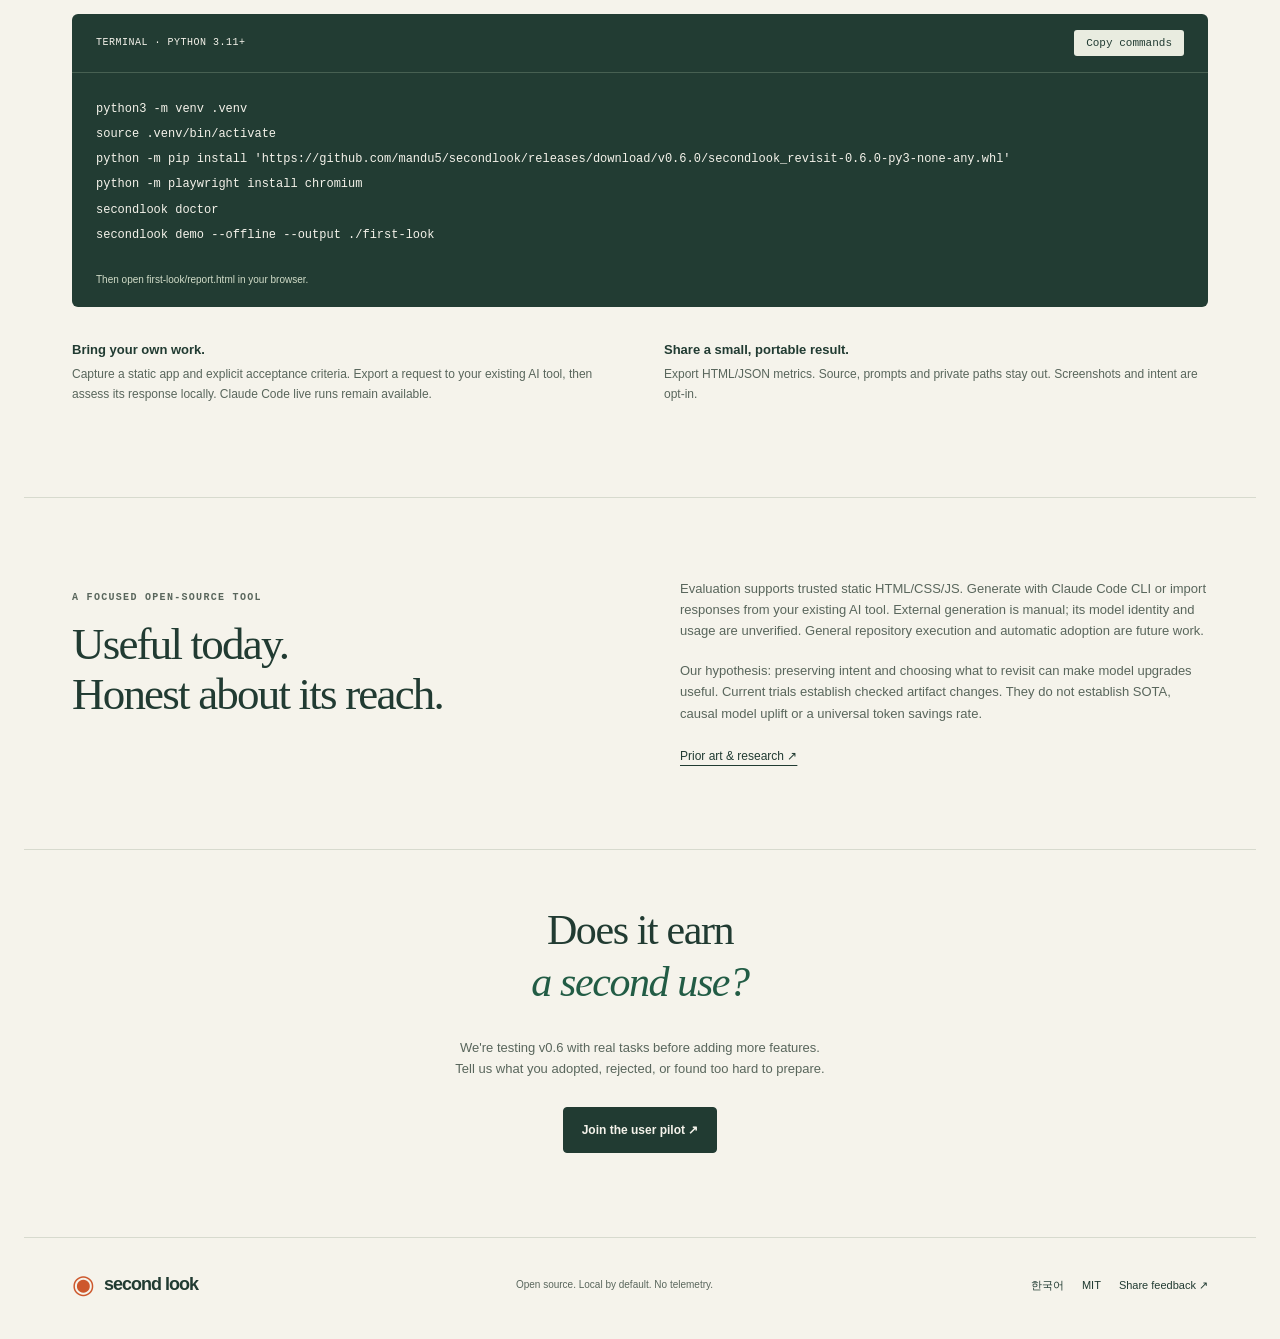
==== commit b9a94c81: "docs: open a bounded v0.6 user validation pilot" ====
--- a/site/index.html
+++ b/site/index.html
@@ -39,7 +39,7 @@
 secondlook doctor
 secondlook demo --offline --output ./first-look</code></pre><p id="copy-status" role="status">Then open first-look/report.html in your browser.</p></div><div class="start-notes"><p><strong>Bring your own work.</strong> Capture a static app and explicit acceptance criteria. Export a request to your existing AI tool, then assess its response locally. Claude Code live runs remain available.</p><p><strong>Share a small, portable result.</strong> Export HTML/JSON metrics. Source, prompts and private paths stay out. Screenshots and intent are opt-in.</p></div></section>
   <section class="section shell scope"><div><p class="eyebrow">A FOCUSED OPEN-SOURCE TOOL</p><h2>Useful today.<br>Honest about its reach.</h2></div><div><p>Evaluation supports trusted static HTML/CSS/JS. Generate with Claude Code CLI or import responses from your existing AI tool. External generation is manual; its model identity and usage are unverified. General repository execution and automatic adoption are future work.</p><p>Our hypothesis: preserving intent and choosing what to revisit can make model upgrades useful. Current trials establish checked artifact changes. They do not establish SOTA, causal model uplift or a universal token savings rate.</p><a class="text-link" href="https://github.com/mandu5/secondlook/blob/main/docs/research-v0.6.md">Prior art &amp; research ↗</a></div></section>
-  <section class="closing shell"><p>Better models are coming.<br><em>Keep the problems worth solving.</em></p><a class="button primary" href="https://github.com/mandu5/secondlook">Get Second Look on GitHub ↗</a></section>
+  <section class="closing shell"><p>Does it earn<br><em>a second use?</em></p><p class="fine">We're testing v0.6 with real tasks before adding more features.<br>Tell us what you adopted, rejected, or found too hard to prepare.</p><a class="button primary" href="pilot/">Join the user pilot ↗</a></section>
 </main>
 <footer class="shell"><a class="brand" href="./"><span class="mark" aria-hidden="true">◉</span> second look</a><span>Open source. Local by default. No telemetry.</span><div><a href="https://github.com/mandu5/secondlook/blob/main/README.ko.md" lang="ko">한국어</a><a href="https://github.com/mandu5/secondlook/blob/main/LICENSE">MIT</a><a href="https://github.com/mandu5/secondlook/issues/new/choose">Share feedback ↗</a></div></footer>
 <script src="app.js"></script>
--- a/site/style.css
+++ b/site/style.css
@@ -1,2 +1,3 @@
 :root{color-scheme:light;--paper:#f5f3eb;--ink:#213b32;--muted:#59665c;--line:#d7dace;--accent:#cd582d;--green:#225c45;font:16px/1.65 -apple-system,BlinkMacSystemFont,"Segoe UI",sans-serif;color:var(--ink);background:var(--paper)}*{box-sizing:border-box}html{scroll-padding-top:25px}body{margin:0}a{color:inherit}button,select{font:inherit;color:inherit}button,a,select{-webkit-tap-highlight-color:transparent}button,select{cursor:pointer}:focus-visible{outline:3px solid var(--accent);outline-offset:5px}.shell{max-width:1232px;margin:auto;padding-left:48px;padding-right:48px}.skip{position:absolute;left:12px;top:-80px;background:var(--ink);color:white;padding:12px;z-index:5}.skip:focus{top:8px}header{display:flex;align-items:center;justify-content:space-between;min-height:100px;gap:24px}.brand{text-decoration:none;font-weight:750;font-size:23px;letter-spacing:-1px;display:inline-flex;align-items:center;gap:10px}.mark{color:var(--accent);font-size:34px;font-weight:400}.version{font:10px/1.3 ui-monospace,monospace;letter-spacing:0;border:1px solid var(--line);padding:5px 7px;border-radius:4px;margin-left:6px;white-space:nowrap}nav{display:flex;gap:28px;font-size:13px;font-weight:600}nav a{text-decoration:none}nav a:hover{text-decoration:underline;text-underline-offset:5px}.hero{display:grid;grid-template-columns:1.12fr 1fr;gap:64px;align-items:center;padding-top:52px;padding-bottom:92px}.eyebrow,.mini-label{font:10px/1.5 ui-monospace,SFMono-Regular,monospace;letter-spacing:.13em;font-weight:550;color:var(--muted)}.eyebrow{display:flex;align-items:center;gap:8px}.dot{width:6px;height:6px;display:inline-block;background:var(--accent);border-radius:100%}h1,h2,.closing p{font-family:Georgia,"Times New Roman",serif;font-weight:400}h1{font-size:clamp(58px,6.2vw,85px);letter-spacing:-4px;line-height:1.04;margin:25px 0 26px}h1 em,.closing em{color:var(--green);font-weight:400}p{margin:12px 0}.lede{font-size:16px;color:var(--muted);line-height:1.8}.actions{display:flex;flex-wrap:wrap;gap:10px;margin-top:28px}.button{display:inline-flex;align-items:center;justify-content:center;gap:16px;padding:13px 18px;font-size:12px;font-weight:650;line-height:1.5;border:1px solid var(--ink);border-radius:4px;text-decoration:none}.primary{background:var(--ink);color:var(--paper)}.secondary{background:transparent}.button:hover{background:var(--green);border-color:var(--green);color:white}.micro{font-size:10px;color:var(--muted);margin-top:17px;letter-spacing:.025em}.artifact{background:#fcfbf6;border:1px solid #bcc8b9;border-radius:8px;box-shadow:10px 12px 0 #e6e8dc;transform:rotate(1deg);padding:22px}.artifact-top{display:flex;justify-content:space-between;gap:12px;padding-bottom:18px;border-bottom:1px solid var(--line);font:9px/1.5 ui-monospace,monospace;color:var(--muted)}.old-work{padding-top:22px}.old-work>p{font:27px/1.3 Georgia,serif;letter-spacing:-.5px;margin:12px 0 20px}.chips{display:flex;gap:5px;flex-wrap:wrap}.chips span{font-size:9px;border:1px solid var(--line);border-radius:20px;padding:4px 8px}.connector{text-align:center;font-size:29px;line-height:1.8;color:#899581}.paths{display:grid;grid-template-columns:repeat(3,1fr);border:1px solid var(--line);border-radius:4px}.paths>div{padding:13px 10px;border-right:1px solid var(--line);display:flex;flex-direction:column;gap:7px}.paths>div:last-child{border:0;background:#edf1e6}.paths b{display:grid;place-items:center;width:22px;height:22px;border:1px solid #afbba6;border-radius:50%;font-size:10px}.paths strong{font-size:13px;font-weight:650}.paths small{font-size:10px;line-height:1.4;color:var(--muted)}.receipt{display:flex;align-items:center;gap:12px;border-bottom:1px dashed var(--line);padding:12px 0}.receipt-icon{color:var(--accent);font-size:29px}.receipt p{font-size:11px;line-height:1.8}.receipt strong{font-size:10px;font-weight:500;color:var(--muted)}.artifact-caption{font-size:9px;line-height:1.7;color:var(--muted);margin:16px 0 0}.band{background:#e9ece0;border-block:1px solid var(--line)}.principles{display:grid;grid-template-columns:repeat(3,1fr);gap:38px;padding-top:24px;padding-bottom:24px}.principles>div{display:flex;gap:14px}.principles>div>span{font:11px ui-monospace,monospace;color:#65765d;margin-top:15px}.principles p{font-size:12px;line-height:1.8;color:var(--muted)}.principles strong{display:block;color:var(--ink);font-size:13px;margin-bottom:3px}.section{padding-top:80px;padding-bottom:80px}.section-heading{display:flex;justify-content:space-between;gap:30px;align-items:end;margin-bottom:28px}h2{font-size:45px;letter-spacing:-1.8px;line-height:1.12;margin:14px 0 0}.section-heading>p{font-size:12px;color:var(--muted);margin-bottom:3px}.experiment{border:1px solid var(--line);border-radius:7px;background:#faf9f3;padding:28px 32px}.experiment-head{display:flex;justify-content:space-between;align-items:center;gap:18px}h3{font-size:19px;letter-spacing:-.35px;margin:7px 0;font-weight:600}.experiment-head label{font-size:10px;color:var(--muted)}select{display:block;background:#fffefa;border:1px solid #b7c4b1;border-radius:4px;padding:8px 30px 8px 12px;margin-top:5px;font-size:12px}.baseline{display:flex;gap:25px;align-items:center;margin:25px 0;padding:14px 0;border-block:1px solid var(--line);font-size:11px;color:var(--muted)}.baseline strong{font-size:15px;margin-left:12px;color:var(--ink)}.workflow-options{display:grid;grid-template-columns:repeat(3,1fr);gap:12px}.workflow-options button{text-align:left;background:#fffef9;border:1px solid var(--line);border-radius:5px;padding:16px 20px;display:flex;flex-direction:column;gap:10px}.workflow-options button[aria-pressed=true]{background:var(--ink);color:white;border-color:var(--ink)}.workflow-options button span{font-size:12px}.workflow-options button strong{font-size:25px;font-weight:500;letter-spacing:-.7px}.reading{display:grid;grid-template-columns:1fr .8fr 1.9fr;align-items:center;gap:28px;border-bottom:1px solid var(--line);padding:25px 0}.reading>div{display:flex;flex-direction:column;gap:3px}.reading strong{font-size:24px;font-weight:500}.reading>p{font-size:12px;line-height:1.8;color:var(--muted)}.fine{font-size:10px;color:var(--muted);line-height:1.8}.experiment>.fine{margin-bottom:0;margin-top:17px}.evidence-notes{display:flex;gap:36px;align-items:center;justify-content:space-between;padding:14px 0 0}.evidence-notes p{font-size:11px;max-width:660px;color:var(--muted)}.evidence-notes strong{color:var(--ink)}.text-link{font-size:12px;text-underline-offset:5px;line-height:1.8}.evidence-notes>a{max-width:240px}.demo-section{padding:64px 0}.demo-layout{display:grid;grid-template-columns:.9fr 1.2fr;gap:58px;align-items:center}.demo-layout>div>p:not(.eyebrow):not(.demo-score):not(.fine){font-size:13px;color:var(--muted);margin-top:20px}.demo-score{display:flex;align-items:baseline;font-size:51px;font-weight:500;letter-spacing:-2px;gap:3px;margin:17px 0}.demo-score>span{font-size:22px;color:#697c63}.demo-score .arrow{font-size:27px;padding:0 20px}.demo-image{display:block;border:1px solid #bfcab7;background:var(--paper);border-radius:6px;text-decoration:none;box-shadow:8px 8px 0 #dce1d2;overflow:hidden}.demo-image img{display:block;width:100%;height:auto}.demo-image>span{display:flex;justify-content:space-between;align-items:center;padding:14px 17px;font-size:10px;border-top:1px solid var(--line)}.demo-image b{font-size:18px;font-weight:400}.install{background:#223c33;color:#f5f3eb;border-radius:6px;overflow:hidden}.terminal-head{display:flex;justify-content:space-between;align-items:center;padding:16px 24px;border-bottom:1px solid #476052;font:10px ui-monospace,monospace;letter-spacing:.05em}.terminal-head button{font-size:11px;background:#e9ece0;color:var(--ink);border:0;border-radius:3px;padding:7px 12px}.install pre{margin:0;padding:24px;overflow-x:auto;font:12px/2.1 ui-monospace,SFMono-Regular,monospace;tab-size:2}.install>p{font-size:10px;padding:0 24px 18px;color:#d2ddc9;margin:0}.start-notes{display:grid;grid-template-columns:1fr 1fr;gap:48px;margin-top:20px;font-size:12px;color:var(--muted)}.start-notes strong{display:block;color:var(--ink);font-size:13px;margin-bottom:5px}.scope{display:grid;grid-template-columns:1fr 1fr;gap:80px;border-top:1px solid var(--line)}.scope>div>p:not(.eyebrow){font-size:13px;color:var(--muted);margin:0 0 18px}.closing{text-align:center;padding-top:42px;padding-bottom:84px;border-top:1px solid var(--line)}.closing p{font-size:42px;line-height:1.25;letter-spacing:-1.4px;margin-bottom:28px}footer{border-top:1px solid var(--line);padding-top:25px;padding-bottom:32px;display:flex;justify-content:space-between;align-items:center;gap:24px}footer .brand{font-size:18px}footer .mark{font-size:26px}footer>span{font-size:10px;color:var(--muted)}footer>div{display:flex;gap:18px;font-size:11px}footer a{text-decoration:none}footer a:hover{text-decoration:underline}@media(max-width:900px){.shell{padding-left:28px;padding-right:28px}.hero{gap:30px}.hero h1{font-size:67px}.artifact{padding:18px}.paths>div{padding:10px 7px}.section-heading{align-items:start}.section-heading>p{max-width:270px}.demo-layout{gap:30px}.scope{gap:40px}nav{gap:18px}.version{display:none}}@media(max-width:680px){.shell{padding-left:22px;padding-right:22px}header{min-height:80px;gap:15px}.brand{font-size:20px}.mark{font-size:29px}nav{font-size:11px;gap:14px}nav>a:first-child{display:none}.hero{grid-template-columns:1fr;padding-top:28px;padding-bottom:58px;gap:40px}.hero h1{font-size:67px;letter-spacing:-3.5px}.lede{font-size:14px}.hero-copy .actions{gap:9px}.button{font-size:11px;padding:12px 14px;gap:10px}.artifact{max-width:470px;width:100%;margin:0 auto;transform:none;box-shadow:6px 7px 0 #e6e8dc}.old-work>p{font-size:27px}.paths>div{padding:13px 10px}.principles{grid-template-columns:1fr;gap:3px;padding-block:19px}.principles p{margin:10px 0}.section{padding-top:55px;padding-bottom:55px}.section-heading{flex-direction:column;gap:16px;margin-bottom:22px}h2{font-size:36px;letter-spacing:-1.2px}.section-heading>p{max-width:none}.experiment{padding:21px 17px}.experiment-head{flex-direction:column;align-items:start;gap:8px}.experiment-head label{display:flex;align-items:center;gap:10px}select{margin-top:0}h3{font-size:17px}.baseline{gap:13px;font-size:10px;margin:20px 0}.baseline strong{display:block;margin-left:0;margin-top:3px;font-size:16px}.workflow-options{gap:6px}.workflow-options button{padding:12px 8px;gap:10px}.workflow-options button span{font-size:9px;min-height:28px}.workflow-options button strong{font-size:21px}.reading{grid-template-columns:1fr 1fr;gap:10px;padding:19px 0}.reading>p{grid-column:1/-1;margin:8px 0 0}.mini-label{font-size:9px}.evidence-notes{flex-direction:column;gap:4px;align-items:start}.evidence-notes>a{max-width:none}.demo-section{padding:48px 0}.demo-layout{grid-template-columns:1fr;gap:32px}.demo-image{box-shadow:5px 6px 0 #dce1d2}.install pre{padding:18px;font-size:11px}.terminal-head{padding:13px 17px;font-size:9px}.terminal-head button{font-size:10px}.install>p{padding:0 18px 16px}.start-notes{grid-template-columns:1fr;gap:4px}.scope{grid-template-columns:1fr;gap:25px}.closing{padding-top:38px;padding-bottom:58px}.closing p{font-size:30px;letter-spacing:-.8px}footer{align-items:start;flex-direction:column;gap:10px}footer>div{margin-top:4px}}@media(prefers-reduced-motion:no-preference){.button,.workflow-options button{transition:background .15s,color .15s}}
 @media(max-width:360px){.workflow-options{grid-template-columns:1fr}.workflow-options button{flex-direction:row;justify-content:space-between;align-items:center;padding:12px}.workflow-options button span{min-height:0;font-size:11px}}
+.closing p.fine{font-family:inherit;font-size:13px;line-height:1.65;letter-spacing:0}
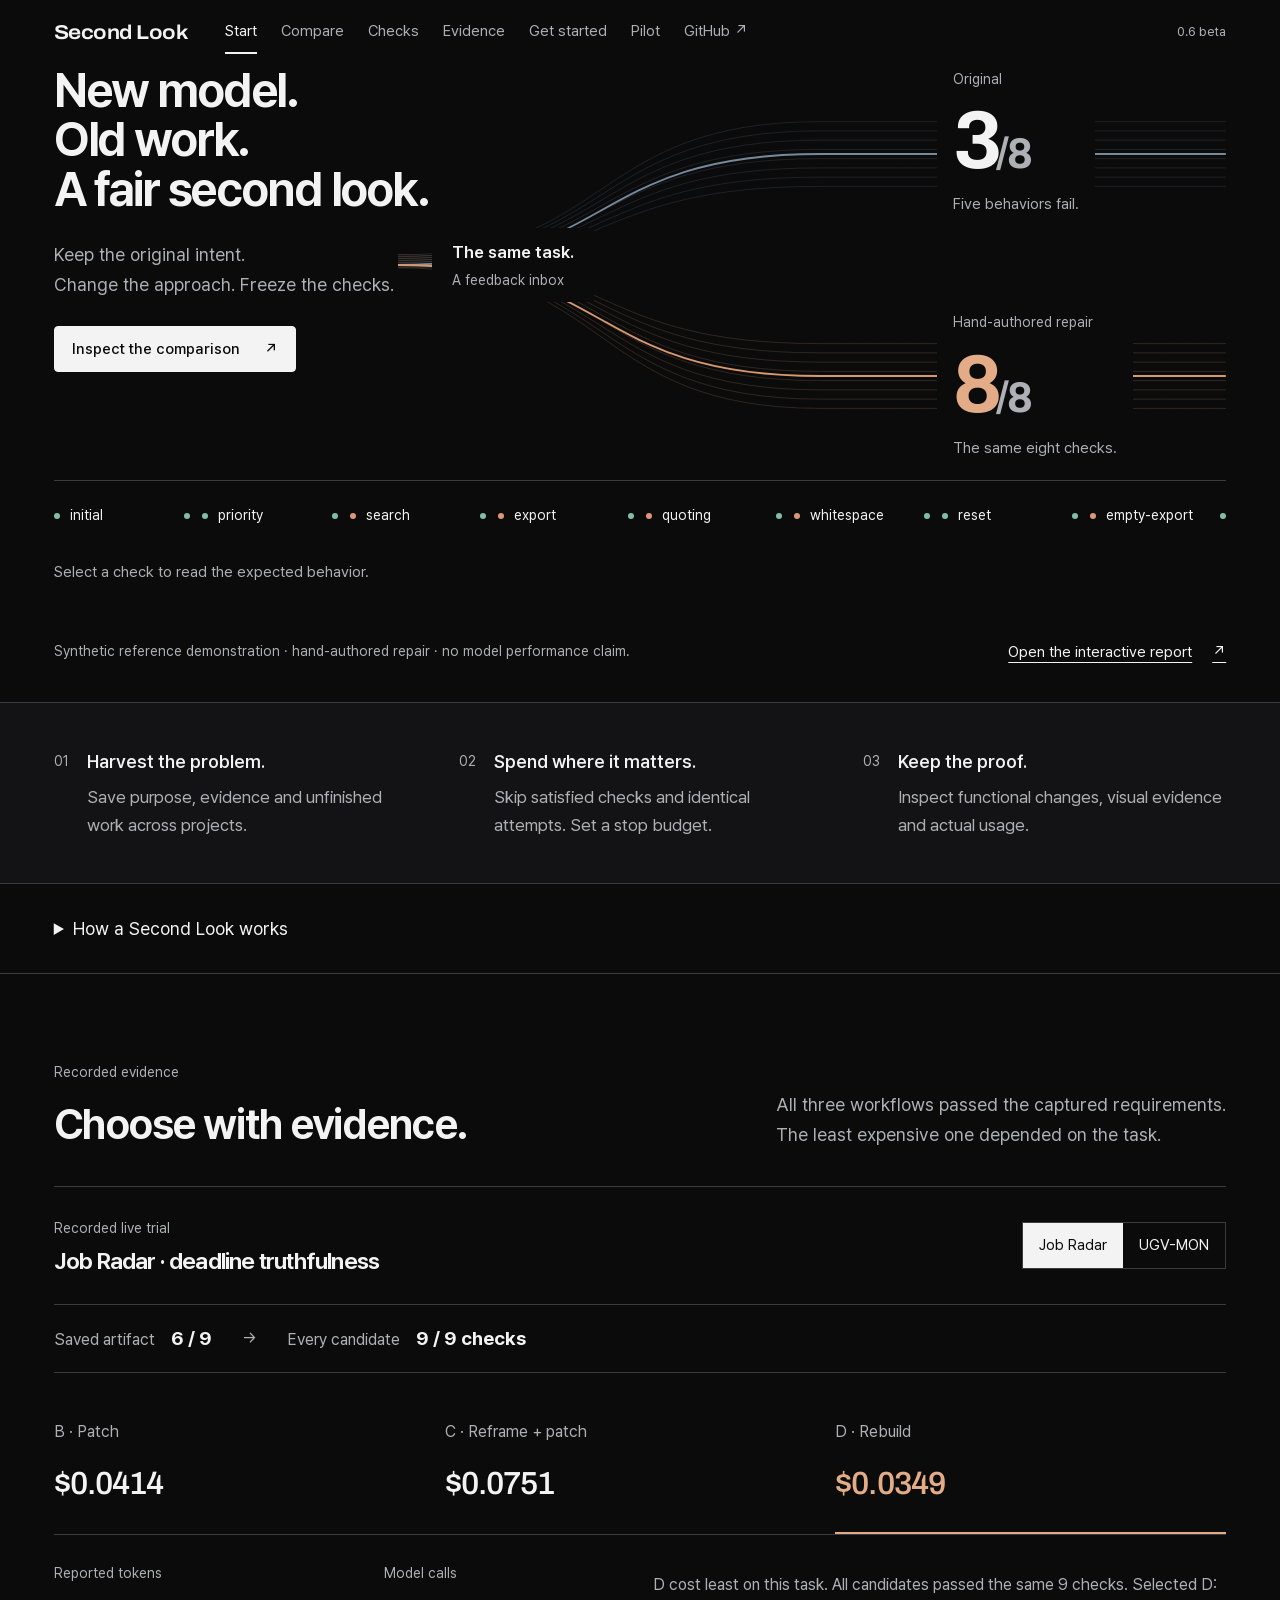
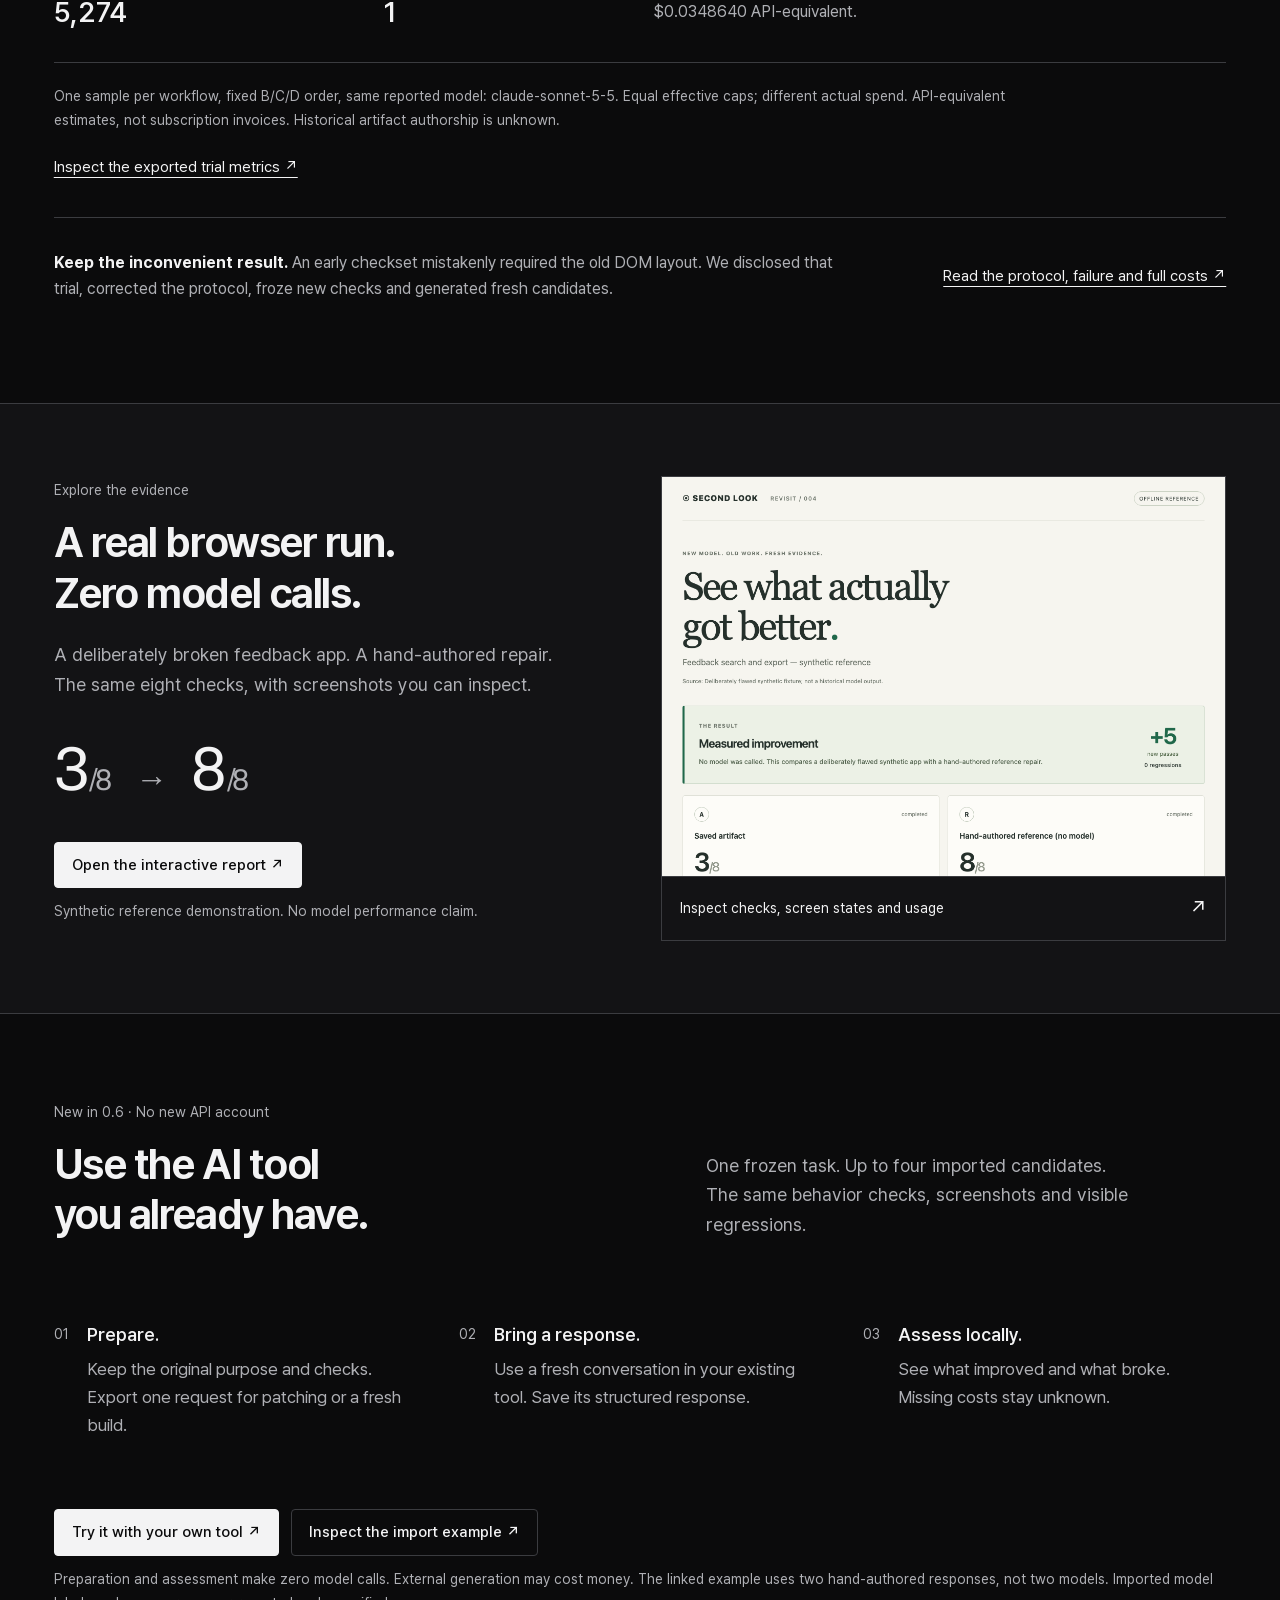
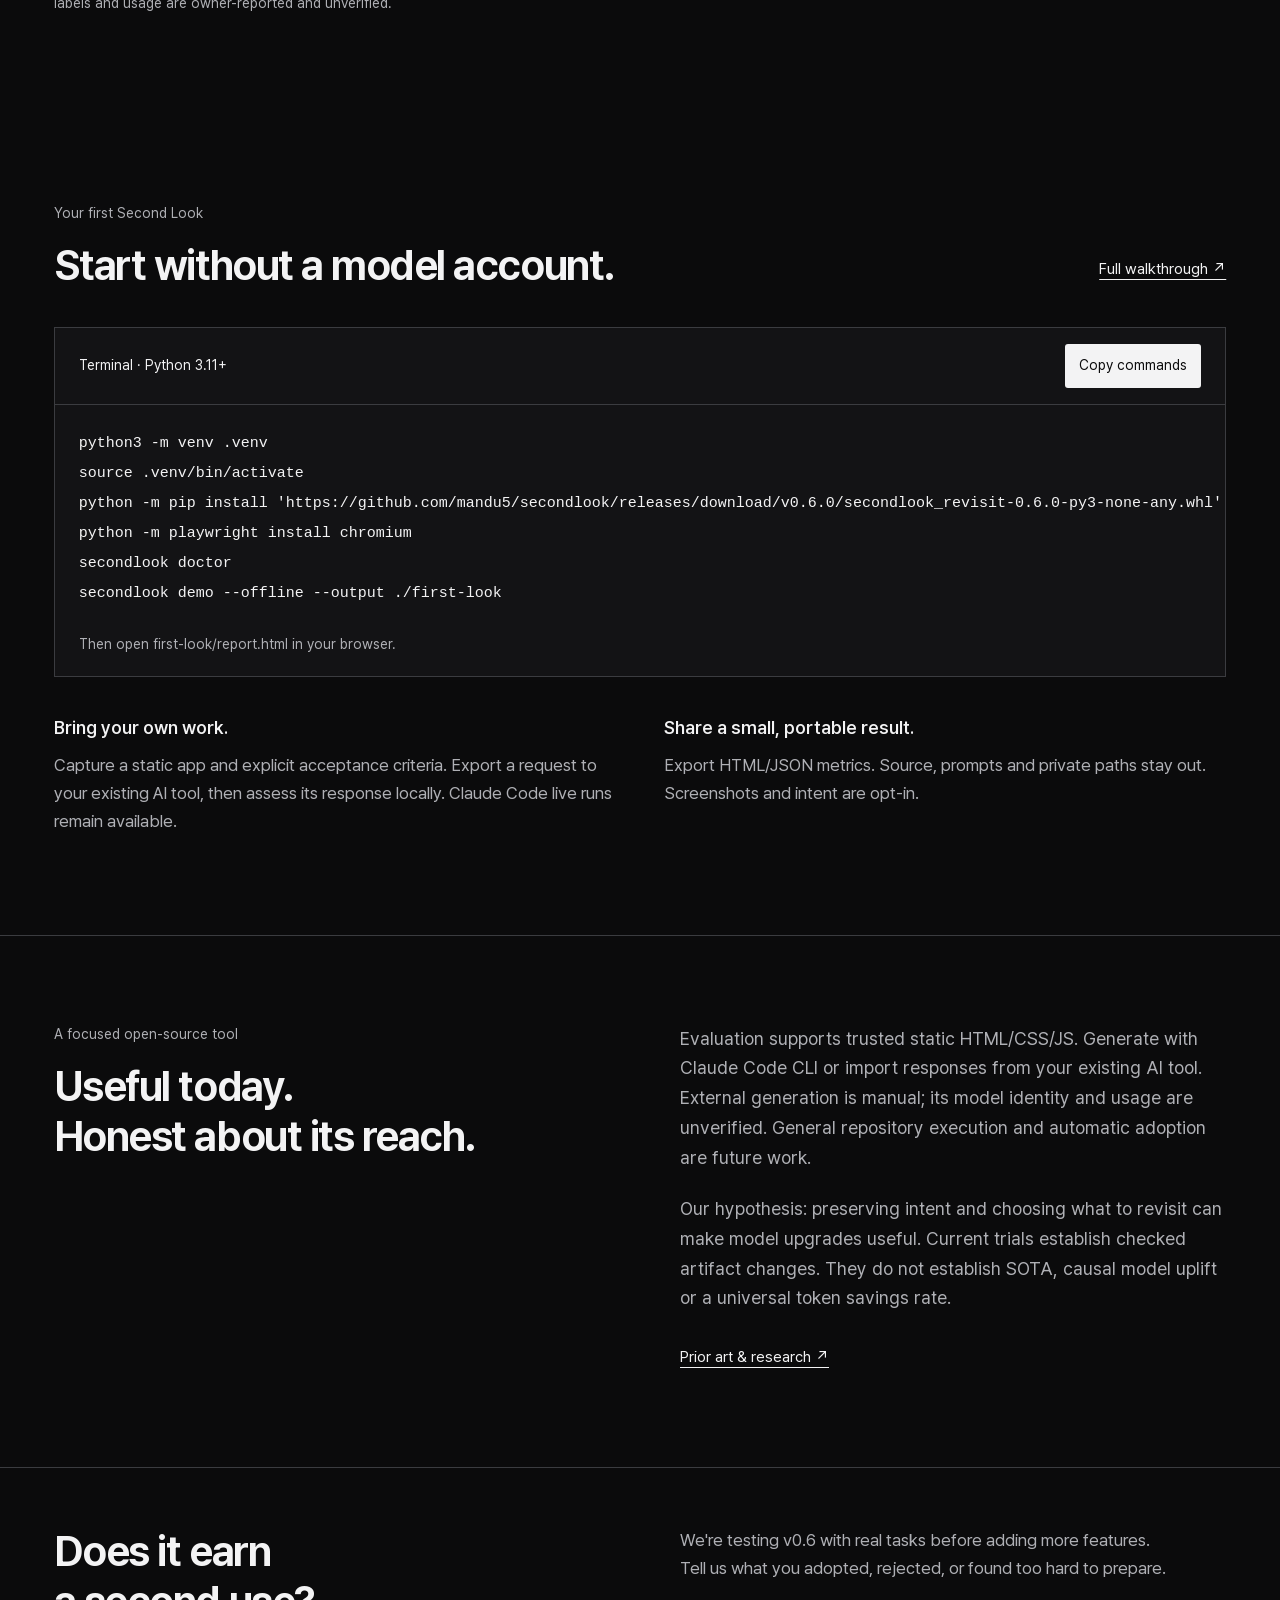
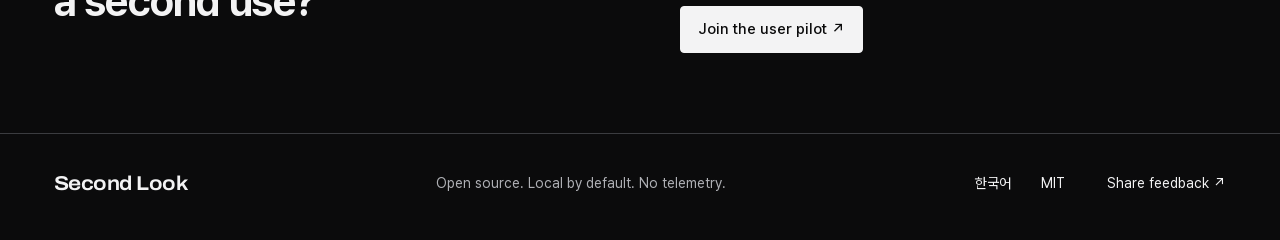
==== commit f929015c: "Apply selected comparison design to public Second Look site" ====
--- a/site/index.html
+++ b/site/index.html
@@ -3,44 +3,56 @@
 <head>
   <meta charset="utf-8"><meta name="viewport" content="width=device-width,initial-scale=1">
   <meta name="description" content="New model. Old work. Show what actually got better. Preserve intent, revisit selectively, and compare real behavior with Second Look.">
-  <meta name="theme-color" content="#f5f3eb">
+  <meta name="theme-color" content="#0b0b0c">
   <meta http-equiv="Content-Security-Policy" content="default-src 'self'; img-src 'self' data:; script-src 'self'; style-src 'self'; object-src 'none'; base-uri 'none'">
   <meta property="og:title" content="Second Look — New model. Old work. Fresh evidence.">
   <meta property="og:description" content="An open-source workbench for revisiting AI-built work without losing the original problem.">
   <meta property="og:type" content="website">
-  <link rel="icon" href="icon.svg" type="image/svg+xml"><link rel="stylesheet" href="style.css">
+  <link rel="icon" href="icon.svg" type="image/svg+xml"><link rel="stylesheet" href="home.css">
   <title>Second Look — give your old work a new model</title>
 </head>
 <body>
 <a class="skip" href="#main">Skip to content</a>
-<header class="shell"><a class="brand" href="./" aria-label="Second Look home"><span class="mark" aria-hidden="true">◉</span> second look<span class="version">0.6 beta</span></a><nav aria-label="Main navigation"><a href="#evidence">Evidence</a><a href="#start">Get started</a><a href="https://github.com/mandu5/secondlook">GitHub ↗</a></nav></header>
+<header class="site-header shell"><a class="brand" href="./" aria-label="Second Look home">Second Look</a><nav aria-label="Main navigation"><a href="#main" aria-current="page">Start</a><a href="demo/">Compare</a><a href="#checks">Checks</a><a href="#evidence">Evidence</a><a href="#start">Get started</a><a href="pilot/">Pilot</a><a href="https://github.com/mandu5/secondlook">GitHub ↗</a></nav><span class="version">0.6 beta</span></header>
 <main id="main">
-  <section class="hero shell">
-    <div class="hero-copy"><p class="eyebrow"><span class="dot"></span> AN OPEN-SOURCE SECOND CHANCE</p><h1>New model.<br>Old work.<br><em>Fresh evidence.</em></h1><p class="lede">Your next model deserves the original problem.<br>Find what is worth revisiting. See what actually improves.</p><div class="actions"><a class="button primary" href="demo/">Explore the no-key demo <span aria-hidden="true">↗</span></a><a class="button secondary" href="#start">Try it locally <span aria-hidden="true">↓</span></a></div><p class="micro">Local CLI · Python 3.11+ · macOS / Linux · MIT</p></div>
-    <div class="artifact" aria-label="Second Look comparison workflow"><div class="artifact-top"><span>REVISIT / 001</span><span>Original intent retained</span></div><div class="old-work"><span class="mini-label">THE PROBLEM YOU MEANT TO SOLVE</span><p>“Export exactly the feedback<br>the team can see.”</p><div class="chips"><span>Original request</span><span>Known failures</span><span>Independent checks</span></div></div><div class="connector" aria-hidden="true">↓</div><div class="paths"><div><b>B</b><strong>Patch</strong><small>Improve the existing work</small></div><div><b>C</b><strong>Reframe</strong><small>Rethink, then revise</small></div><div><b>D</b><strong>Rebuild</strong><small>Start from the purpose</small></div></div><div class="receipt"><span class="receipt-icon" aria-hidden="true">↳</span><p>One comparison.<br><strong>Checks · regressions · screens · cost</strong></p></div><p class="artifact-caption">Run the same frozen checks on every version.<br>Keep the original. Adopt changes after review.</p></div>
+  <section class="hero shell" aria-labelledby="hero-title">
+    <div class="comparison-stage">
+      <div class="hero-copy"><h1 id="hero-title">New model.<br>Old work.<br>A fair second look.</h1><p class="lede">Keep the original intent. <br>Change the approach. Freeze the checks.</p><div class="actions"><a class="button primary" href="demo/">Inspect the comparison <span aria-hidden="true">↗</span></a></div></div>
+      <div class="branch-world" role="img" aria-label="The same synthetic feedback inbox: original passes 3 of 8 checks; a hand-authored reference passes 8 of 8.">
+        <svg viewBox="0 0 1000 400" preserveAspectRatio="none" aria-hidden="true"><path class="branch-line original" d="M0 200 C260 200 230 80 510 80 S780 80 1000 80"/><path class="branch-line reference" d="M0 200 C260 200 230 320 510 320 S780 320 1000 320"/><path class="branch-fine branch-original" data-branch="initial" d="M0 189 C260 189 230 45 510 45 S780 45 1000 45"/><path class="branch-fine branch-reference" data-branch="initial" d="M0 189 C260 189 230 285 510 285 S780 285 1000 285"/><path class="branch-fine branch-original" data-branch="priority" d="M0 191 C260 191 230 55 510 55 S780 55 1000 55"/><path class="branch-fine branch-reference" data-branch="priority" d="M0 191 C260 191 230 295 510 295 S780 295 1000 295"/><path class="branch-fine branch-original" data-branch="search" d="M0 193 C260 193 230 65 510 65 S780 65 1000 65"/><path class="branch-fine branch-reference" data-branch="search" d="M0 193 C260 193 230 305 510 305 S780 305 1000 305"/><path class="branch-fine branch-original" data-branch="export" d="M0 195 C260 195 230 75 510 75 S780 75 1000 75"/><path class="branch-fine branch-reference" data-branch="export" d="M0 195 C260 195 230 315 510 315 S780 315 1000 315"/><path class="branch-fine branch-original" data-branch="quoting" d="M0 197 C260 197 230 85 510 85 S780 85 1000 85"/><path class="branch-fine branch-reference" data-branch="quoting" d="M0 197 C260 197 230 325 510 325 S780 325 1000 325"/><path class="branch-fine branch-original" data-branch="whitespace" d="M0 199 C260 199 230 95 510 95 S780 95 1000 95"/><path class="branch-fine branch-reference" data-branch="whitespace" d="M0 199 C260 199 230 335 510 335 S780 335 1000 335"/><path class="branch-fine branch-original" data-branch="reset" d="M0 201 C260 201 230 105 510 105 S780 105 1000 105"/><path class="branch-fine branch-reference" data-branch="reset" d="M0 201 C260 201 230 345 510 345 S780 345 1000 345"/><path class="branch-fine branch-original" data-branch="empty-export" d="M0 203 C260 203 230 115 510 115 S780 115 1000 115"/><path class="branch-fine branch-reference" data-branch="empty-export" d="M0 203 C260 203 230 355 510 355 S780 355 1000 355"/></svg>
+        <div class="branch-origin"><b>The same task.</b><span>A feedback inbox</span></div>
+        <div class="branch-result original"><span>Original</span><strong>3<span>/8</span></strong><p>Five behaviors fail.</p></div>
+        <div class="branch-result reference"><span>Hand-authored repair</span><strong>8<span>/8</span></strong><p>The same eight checks.</p></div>
+      </div>
+    </div>
+    <div id="checks" class="branch-checks" role="group" aria-label="Inspect the eight frozen checks"><button type="button" data-check="initial" aria-label="Inspect All six feedback items render; original pass, reference pass" aria-pressed="false"><i class="pass" aria-hidden="true"></i><span>initial</span><i class="pass" aria-hidden="true"></i></button><button type="button" data-check="priority" aria-label="Inspect Priority filter keeps the two P1 items; original pass, reference pass" aria-pressed="false"><i class="pass" aria-hidden="true"></i><span>priority</span><i class="pass" aria-hidden="true"></i></button><button type="button" data-check="search" aria-label="Inspect Lowercase search finds uppercase CSV title; original fail, reference pass" aria-pressed="false"><i class="fail" aria-hidden="true"></i><span>search</span><i class="pass" aria-hidden="true"></i></button><button type="button" data-check="export" aria-label="Inspect CSV contains exactly the filtered visible item; original fail, reference pass" aria-pressed="false"><i class="fail" aria-hidden="true"></i><span>export</span><i class="pass" aria-hidden="true"></i></button><button type="button" data-check="quoting" aria-label="Inspect CSV preserves commas, quotes and multiline titles; original fail, reference pass" aria-pressed="false"><i class="fail" aria-hidden="true"></i><span>quoting</span><i class="pass" aria-hidden="true"></i></button><button type="button" data-check="whitespace" aria-label="Inspect Mixed case and surrounding whitespace work together; original fail, reference pass" aria-pressed="false"><i class="fail" aria-hidden="true"></i><span>whitespace</span><i class="pass" aria-hidden="true"></i></button><button type="button" data-check="reset" aria-label="Inspect Reset restores the whole inbox; original pass, reference pass" aria-pressed="false"><i class="pass" aria-hidden="true"></i><span>reset</span><i class="pass" aria-hidden="true"></i></button><button type="button" data-check="empty-export" aria-label="Inspect Empty result exports only the CSV header; original fail, reference pass" aria-pressed="false"><i class="fail" aria-hidden="true"></i><span>empty-export</span><i class="pass" aria-hidden="true"></i></button></div>
+    <div class="check-detail" aria-live="polite"><p id="check-name">Select a check to read the expected behavior.</p><p id="check-result"></p><details id="check-assertion" hidden><summary>Read the frozen assertion</summary><pre><code id="assertion-content"></code></pre></details></div>
+    <div class="hero-foot"><p>Synthetic reference demonstration · hand-authored repair · no model performance claim.</p><a class="text-link" href="demo/">Open the interactive report <span aria-hidden="true">↗</span></a></div>
+    <noscript><p class="fine">Open the interactive report to inspect each check. Check selection on this page needs JavaScript.</p></noscript>
   </section>
   <section class="band"><div class="shell principles"><div><span>01</span><p><strong>Harvest the problem.</strong>Save purpose, evidence and unfinished work across projects.</p></div><div><span>02</span><p><strong>Spend where it matters.</strong>Skip satisfied checks and identical attempts. Set a stop budget.</p></div><div><span>03</span><p><strong>Keep the proof.</strong>Inspect functional changes, visual evidence and actual usage.</p></div></div></section>
+  <details class="workflow-guide shell"><summary>How a Second Look works</summary><div class="workflow-intro"><div><h2>Your next model deserves the original problem.</h2><p>Find what is worth revisiting. See what actually improves.</p><p>“Export exactly the feedback the team can see.”</p><p class="fine">Original request · Known failures · Independent checks</p></div><div><dl><div><dt>B · Patch</dt><dd>Improve the existing work.</dd></div><div><dt>C · Reframe</dt><dd>Rethink, then revise.</dd></div><div><dt>D · Rebuild</dt><dd>Start from the purpose.</dd></div></dl><p>One comparison. Checks · regressions · screens · cost.</p><p>Run the same frozen checks on every version. Keep the original. Adopt changes after review.</p></div></div><div class="actions"><a class="button primary" href="demo/">Explore the no-key demo ↗</a><a class="button secondary" href="#start">Try it locally ↓</a></div><p class="fine">Local CLI · Python 3.11+ · macOS / Linux · MIT</p></details>
   <section id="evidence" class="section shell">
-    <div class="section-heading"><div><p class="eyebrow">MEASURED, WITH LIMITS</p><h2>Choose with evidence.</h2></div><p>All three workflows passed the captured requirements.<br>The least expensive one depended on the task.</p></div>
-    <div class="experiment"><div class="experiment-head"><div><span class="mini-label">RECORDED LIVE TRIAL</span><h3 id="case-title">Job Radar · deadline truthfulness</h3></div><label>Choose a case<select id="case"><option value="jobs">Job Radar</option><option value="ugv">UGV-MON</option></select></label></div><div class="baseline"><span>Saved artifact <strong id="baseline-score">6 / 9</strong></span><span aria-hidden="true">→</span><span>Every candidate <strong id="candidate-score">9 / 9 checks</strong></span></div><div class="workflow-options" role="group" aria-label="Inspect a measured workflow"><button data-arm="B" aria-pressed="false"><span>B · Patch</span><strong id="cost-B">$0.0414</strong></button><button data-arm="C" aria-pressed="false"><span>C · Reframe + patch</span><strong id="cost-C">$0.0751</strong></button><button data-arm="D" aria-pressed="true"><span>D · Rebuild</span><strong id="cost-D">$0.0349</strong></button></div><div class="reading" aria-live="polite"><div><span class="mini-label">REPORTED TOKENS</span><strong id="tokens">5,274</strong></div><div><span class="mini-label">MODEL CALLS</span><strong id="calls">1</strong></div><p id="reading-note">D cost least on this task. All candidates passed the same 9 checks.</p></div><p class="fine">One sample per workflow, fixed B/C/D order, same reported model: claude-sonnet-5-5. Equal effective caps; different actual spend. API-equivalent estimates, not subscription invoices. Historical artifact authorship is unknown.</p><a class="text-link" id="recorded-report" href="evidence/job/">Inspect the exported trial metrics ↗</a></div>
+    <div class="section-heading"><div><p class="eyebrow">Recorded evidence</p><h2>Choose with evidence.</h2></div><p>All three workflows passed the captured requirements.<br>The least expensive one depended on the task.</p></div>
+    <div class="experiment"><div class="experiment-head"><div><span class="mini-label">Recorded live trial</span><h3 id="case-title">Job Radar · deadline truthfulness</h3></div><div class="case-picker" role="group" aria-label="Choose a case"><button type="button" data-case="jobs" aria-pressed="true">Job Radar</button><button type="button" data-case="ugv" aria-pressed="false">UGV-MON</button></div></div><div class="baseline"><span>Saved artifact <strong id="baseline-score">6 / 9</strong></span><span aria-hidden="true">→</span><span>Every candidate <strong id="candidate-score">9 / 9 checks</strong></span></div><div class="workflow-options" role="group" aria-label="Inspect a measured workflow"><button data-arm="B" aria-pressed="false"><span>B · Patch</span><strong id="cost-B">$0.0414</strong></button><button data-arm="C" aria-pressed="false"><span>C · Reframe + patch</span><strong id="cost-C">$0.0751</strong></button><button data-arm="D" aria-pressed="true"><span>D · Rebuild</span><strong id="cost-D">$0.0349</strong></button></div><div class="reading" aria-live="polite"><div><span class="mini-label">Reported tokens</span><strong id="tokens">5,274</strong></div><div><span class="mini-label">Model calls</span><strong id="calls">1</strong></div><p id="reading-note">D cost least on this task. All candidates passed the same 9 checks.</p></div><p class="fine">One sample per workflow, fixed B/C/D order, same reported model: claude-sonnet-5-5. Equal effective caps; different actual spend. API-equivalent estimates, not subscription invoices. Historical artifact authorship is unknown.</p><a class="text-link" id="recorded-report" href="evidence/job/">Inspect the exported trial metrics ↗</a></div>
     <div class="evidence-notes"><p><strong>Keep the inconvenient result.</strong> An early checkset mistakenly required the old DOM layout. We disclosed that trial, corrected the protocol, froze new checks and generated fresh candidates.</p><a class="text-link" href="https://github.com/mandu5/secondlook/blob/main/docs/real-cases-v0.4.md">Read the protocol, failure and full costs ↗</a></div>
   </section>
-  <section class="demo-section band"><div class="shell demo-layout"><div><p class="eyebrow">TOUCH THE EVIDENCE</p><h2>A real browser run.<br>Zero model calls.</h2><p>A deliberately broken feedback app. A hand-authored repair. The same eight checks, with screenshots you can inspect.</p><p class="demo-score">3<span>/8</span><span class="arrow">→</span>8<span>/8</span></p><a class="button primary" href="demo/">Open the interactive report ↗</a><p class="fine">Synthetic reference demonstration. No model performance claim.</p></div><a class="demo-image" href="demo/" aria-label="Open the feedback comparison report"><img src="assets/demo-preview.png" width="1100" height="780" loading="lazy" alt="Portable report with original and hand-authored reference behavior, scores and screenshots"><span>Inspect checks, screen states and usage <b>↗</b></span></a></div></section>
+  <section class="demo-section band"><div class="shell demo-layout"><div><p class="eyebrow">Explore the evidence</p><h2>A real browser run.<br>Zero model calls.</h2><p>A deliberately broken feedback app. A hand-authored repair. The same eight checks, with screenshots you can inspect.</p><p class="demo-score">3<span>/8</span><span class="arrow">→</span>8<span>/8</span></p><a class="button primary" href="demo/">Open the interactive report ↗</a><p class="fine">Synthetic reference demonstration. No model performance claim.</p></div><a class="demo-image" href="demo/" aria-label="Open the feedback comparison report"><img src="assets/demo-preview.png" width="1100" height="780" loading="lazy" alt="Portable report with original and hand-authored reference behavior, scores and screenshots"><span>Inspect checks, screen states and usage <b>↗</b></span></a></div></section>
   <section id="your-model" class="section shell">
-    <div class="section-heading"><div><p class="eyebrow">NEW IN 0.6 · NO NEW API ACCOUNT</p><h2>Use the AI tool<br>you already have.</h2></div><p>One frozen task. Up to four imported candidates.<br>The same behavior checks, screenshots and visible regressions.</p></div>
+    <div class="section-heading"><div><p class="eyebrow">New in 0.6 · No new API account</p><h2>Use the AI tool<br>you already have.</h2></div><p>One frozen task. Up to four imported candidates.<br>The same behavior checks, screenshots and visible regressions.</p></div>
     <div class="principles"><div><span>01</span><p><strong>Prepare.</strong>Keep the original purpose and checks. Export one request for patching or a fresh build.</p></div><div><span>02</span><p><strong>Bring a response.</strong>Use a fresh conversation in your existing tool. Save its structured response.</p></div><div><span>03</span><p><strong>Assess locally.</strong>See what improved and what broke. Missing costs stay unknown.</p></div></div>
     <div class="actions"><a class="button primary" href="https://github.com/mandu5/secondlook/blob/main/docs/external-models.md">Try it with your own tool ↗</a><a class="button secondary" href="import-demo/">Inspect the import example ↗</a></div>
     <p class="fine">Preparation and assessment make zero model calls. External generation may cost money. The linked example uses two hand-authored responses, not two models. Imported model labels and usage are owner-reported and unverified.</p>
   </section>
-  <section id="start" class="section shell"><div class="section-heading"><div><p class="eyebrow">YOUR FIRST SECOND LOOK</p><h2>Start without a model account.</h2></div><a class="text-link" href="https://github.com/mandu5/secondlook/blob/main/docs/quickstart.md">Full walkthrough ↗</a></div><div class="install"><div class="terminal-head"><span>TERMINAL · PYTHON 3.11+</span><button id="copy">Copy commands</button></div><pre><code id="commands">python3 -m venv .venv
+  <section id="start" class="section shell"><div class="section-heading"><div><p class="eyebrow">Your first Second Look</p><h2>Start without a model account.</h2></div><a class="text-link" href="https://github.com/mandu5/secondlook/blob/main/docs/quickstart.md">Full walkthrough ↗</a></div><div class="install"><div class="terminal-head"><span>Terminal · Python 3.11+</span><button id="copy">Copy commands</button></div><pre><code id="commands">python3 -m venv .venv
 source .venv/bin/activate
 python -m pip install 'https://github.com/mandu5/secondlook/releases/download/v0.6.0/secondlook_revisit-0.6.0-py3-none-any.whl'
 python -m playwright install chromium
 secondlook doctor
 secondlook demo --offline --output ./first-look</code></pre><p id="copy-status" role="status">Then open first-look/report.html in your browser.</p></div><div class="start-notes"><p><strong>Bring your own work.</strong> Capture a static app and explicit acceptance criteria. Export a request to your existing AI tool, then assess its response locally. Claude Code live runs remain available.</p><p><strong>Share a small, portable result.</strong> Export HTML/JSON metrics. Source, prompts and private paths stay out. Screenshots and intent are opt-in.</p></div></section>
-  <section class="section shell scope"><div><p class="eyebrow">A FOCUSED OPEN-SOURCE TOOL</p><h2>Useful today.<br>Honest about its reach.</h2></div><div><p>Evaluation supports trusted static HTML/CSS/JS. Generate with Claude Code CLI or import responses from your existing AI tool. External generation is manual; its model identity and usage are unverified. General repository execution and automatic adoption are future work.</p><p>Our hypothesis: preserving intent and choosing what to revisit can make model upgrades useful. Current trials establish checked artifact changes. They do not establish SOTA, causal model uplift or a universal token savings rate.</p><a class="text-link" href="https://github.com/mandu5/secondlook/blob/main/docs/research-v0.6.md">Prior art &amp; research ↗</a></div></section>
-  <section class="closing shell"><p>Does it earn<br><em>a second use?</em></p><p class="fine">We're testing v0.6 with real tasks before adding more features.<br>Tell us what you adopted, rejected, or found too hard to prepare.</p><a class="button primary" href="pilot/">Join the user pilot ↗</a></section>
+  <section class="section shell scope"><div><p class="eyebrow">A focused open-source tool</p><h2>Useful today.<br>Honest about its reach.</h2></div><div><p>Evaluation supports trusted static HTML/CSS/JS. Generate with Claude Code CLI or import responses from your existing AI tool. External generation is manual; its model identity and usage are unverified. General repository execution and automatic adoption are future work.</p><p>Our hypothesis: preserving intent and choosing what to revisit can make model upgrades useful. Current trials establish checked artifact changes. They do not establish SOTA, causal model uplift or a universal token savings rate.</p><a class="text-link" href="https://github.com/mandu5/secondlook/blob/main/docs/research-v0.6.md">Prior art &amp; research ↗</a></div></section>
+  <section class="closing shell" id="pilot"><h2>Does it earn<br>a second use?</h2><p class="fine">We're testing v0.6 with real tasks before adding more features.<br>Tell us what you adopted, rejected, or found too hard to prepare.</p><a class="button primary" href="pilot/">Join the user pilot ↗</a></section>
 </main>
-<footer class="shell"><a class="brand" href="./"><span class="mark" aria-hidden="true">◉</span> second look</a><span>Open source. Local by default. No telemetry.</span><div><a href="https://github.com/mandu5/secondlook/blob/main/README.ko.md" lang="ko">한국어</a><a href="https://github.com/mandu5/secondlook/blob/main/LICENSE">MIT</a><a href="https://github.com/mandu5/secondlook/issues/new/choose">Share feedback ↗</a></div></footer>
+<footer class="shell"><a class="brand" href="./">Second Look</a><span>Open source. Local by default. No telemetry.</span><div><a href="https://github.com/mandu5/secondlook/blob/main/README.ko.md" lang="ko">한국어</a><a href="https://github.com/mandu5/secondlook/blob/main/LICENSE">MIT</a><a href="https://github.com/mandu5/secondlook/issues/new/choose">Share feedback ↗</a></div></footer>
 <script src="app.js"></script>
 </body></html>
--- a/site/home.css
+++ b/site/home.css
@@ -0,0 +1,21 @@
+/* Selected A composition, adapted natively from the approved Design Studio study.
+   See docs/site-design.md for provenance and the preserved route inventory. */
+@font-face{font-family:Pretendard;src:url('assets/fonts/PretendardVariable.woff2') format('woff2');font-weight:100 900;font-display:swap}
+@font-face{font-family:Archivo;src:url('assets/fonts/ArchivoVariable.woff2') format('woff2');font-weight:100 900;font-stretch:62% 125%;font-display:swap}
+:root{color-scheme:dark;--paper:#0b0b0c;--surface:#131315;--ink:#f3f3f4;--muted:#afb0b5;--line:#3b3c40;--accent:#e3ac87;--pass:#80bfa5;--fail:#dd9678;font:16px/1.65 Pretendard,-apple-system,BlinkMacSystemFont,"Segoe UI",sans-serif;color:var(--ink);background:var(--paper)}
+*{box-sizing:border-box}html{scroll-padding-top:24px}body{margin:0}a{color:inherit;text-underline-offset:5px}button,select{font:inherit;color:inherit}button,a{touch-action:manipulation;-webkit-tap-highlight-color:transparent}button{cursor:pointer}button:focus-visible,a:focus-visible,summary:focus-visible{outline:2px solid var(--accent);outline-offset:5px}button{border-radius:0}p{margin:12px 0}h1,h2,h3{margin:0;font-weight:650;letter-spacing:-.035em;line-height:1.2}h1{font-size:48px;line-height:1.03;letter-spacing:-.045em}h2{font-size:42px}h3{font-size:23px}em{font-style:normal}.shell{width:min(100%,1568px);margin:auto;padding-inline:4.2%}.skip{position:absolute;left:12px;top:-100px;background:var(--ink);color:var(--paper);padding:12px;z-index:5}.skip:focus{top:8px}
+.site-header{display:flex;align-items:center;gap:38px;min-height:64px}.brand{text-decoration:none;font-family:Archivo,Pretendard,sans-serif;font-stretch:112%;font-weight:650;font-size:20px;letter-spacing:-.025em;white-space:nowrap}.site-header nav{display:flex;gap:24px;align-items:center}.site-header nav a{font-size:15px;text-decoration:none;color:var(--muted);display:flex;min-height:44px;align-items:center;border-bottom:2px solid transparent}.site-header nav a:hover,.site-header nav a[aria-current]{color:var(--ink);border-bottom-color:var(--ink)}.version{margin-left:auto;font-size:13px;color:var(--muted);white-space:nowrap}
+.hero{padding-top:0;padding-bottom:24px}.comparison-stage{position:relative;height:416px}.hero-copy{position:relative;z-index:2;width:38%;padding-top:2px}.lede{font-size:18px;line-height:1.65;color:var(--muted);margin-top:26px}.actions{display:flex;gap:12px;flex-wrap:wrap;margin-top:26px}.button{display:inline-flex;align-items:center;justify-content:center;gap:24px;padding:11px 17px;min-height:44px;font-size:15px;line-height:1.5;border:1px solid var(--line);border-radius:4px;text-decoration:none;font-weight:500}.primary{background:var(--ink);border-color:var(--ink);color:var(--paper)}.secondary{background:transparent}.button:hover{background:var(--accent);border-color:var(--accent);color:var(--paper)}
+.branch-world{position:absolute;left:29.4%;right:0;top:16px;height:370px}.branch-world svg{position:absolute;width:100%;height:100%;overflow:visible}.branch-line{stroke-width:2;fill:none}.branch-line.original{stroke:#768a9b}.branch-line.reference{stroke:#d89970}.branch-fine{stroke-width:.8;fill:none;transition:stroke .25s,stroke-width .25s}.branch-original{stroke:#8ca1b638}.branch-reference{stroke:#c590684d}.branch-selected{stroke:var(--accent);stroke-width:2.2}.branch-origin{position:absolute;left:4%;top:40%;z-index:1;background:var(--paper);padding:10px 20px}.branch-origin b{display:block;font-size:17px;font-weight:600}.branch-origin span{font-size:14px;color:var(--muted);display:block;margin-top:3px}.branch-result{position:absolute;left:65%;padding:0 16px;background:var(--paper)}.branch-result.original{top:-14px}.branch-result.reference{top:62%}.branch-result>span{font-size:14px;color:var(--muted);white-space:nowrap}.branch-result strong{display:block;font-family:Archivo,Pretendard,sans-serif;font-size:82px;font-weight:720;line-height:1;letter-spacing:-.07em;margin-top:8px}.branch-result strong>span{font-size:43px;color:var(--muted);letter-spacing:-.03em}.branch-result.reference strong{color:var(--accent)}.branch-result p{font-size:15px;margin-top:10px;white-space:nowrap;color:var(--muted)}
+.branch-checks{display:grid;grid-template-columns:repeat(8,minmax(0,1fr));gap:12px;border-top:1px solid var(--line);padding-top:13px;scroll-margin-top:24px}.branch-checks button{display:flex;align-items:center;gap:10px;background:none;border:0;border-bottom:1px solid transparent;min-height:44px;padding:6px 0;font-size:14px;text-align:left}.branch-checks button:hover,.branch-checks button[aria-pressed=true]{border-bottom-color:var(--accent)}.branch-checks i{width:6px;height:6px;border-radius:50%;display:inline-block;flex-shrink:0}.branch-checks i.pass{background:var(--pass)}.branch-checks i.fail{background:var(--fail)}.branch-checks span{flex:1}.check-detail{min-height:88px;padding:18px 0;color:var(--muted);font-size:15px}.check-detail p{margin:4px 0}.check-detail.selected #check-name{color:var(--ink);font-weight:600}.check-detail #check-result:empty{display:none}.check-detail details{margin:12px 0;max-width:760px}.check-detail summary{cursor:pointer;min-height:44px;display:flex;align-items:center;font-size:14px}.check-detail pre{font-size:14px;background:var(--surface);border:1px solid var(--line);padding:18px;overflow:auto;max-height:300px}.hero-foot{display:flex;justify-content:space-between;align-items:center;gap:30px;min-height:52px}.hero-foot p{font-size:14px;color:var(--muted);margin:0}.text-link{display:inline-flex;align-items:center;gap:20px;min-height:44px;font-size:15px;line-height:1.5}.hero-foot .text-link{white-space:nowrap}
+.band{background:var(--surface);border-block:1px solid var(--line)}.principles{display:grid;grid-template-columns:repeat(3,minmax(0,1fr));gap:42px;padding-block:32px}.principles>div{display:flex;gap:18px}.principles>div>span{font-size:14px;color:var(--muted);margin-top:15px}.principles p{font-size:17px;line-height:1.65;color:var(--muted)}.principles strong{display:block;color:var(--ink);font-size:18px;font-weight:550;margin-bottom:6px}.section{padding-block:88px}.section-heading{display:flex;justify-content:space-between;gap:48px;align-items:end;margin-bottom:36px}.section-heading>p{font-size:18px;color:var(--muted);max-width:520px;margin-bottom:0}.eyebrow,.mini-label{font:14px/1.5 Pretendard,sans-serif;color:var(--muted);letter-spacing:0}.eyebrow{margin:0 0 16px}.experiment{border-top:1px solid var(--line);border-bottom:1px solid var(--line);padding:28px 0}.experiment-head{display:flex;justify-content:space-between;align-items:center;gap:24px}.experiment-head h3{margin-top:7px}.case-picker{display:flex;border:1px solid var(--line);flex-shrink:0}.case-picker button{border:0;background:transparent;padding:10px 16px;min-height:44px;font-size:15px}.case-picker button[aria-pressed=true]{background:var(--ink);color:var(--paper)}.baseline{display:flex;gap:30px;align-items:center;margin:28px 0;padding:18px 0;border-block:1px solid var(--line);font-size:16px;color:var(--muted)}.baseline strong{font-size:19px;margin-left:12px;color:var(--ink)}.workflow-options{display:flex;gap:0;border-bottom:1px solid var(--line)}.workflow-options button{flex:1;text-align:left;background:none;border:0;border-bottom:2px solid transparent;padding:18px 20px 22px 0;display:flex;flex-direction:column;gap:12px}.workflow-options button[aria-pressed=true]{border-bottom-color:var(--accent)}.workflow-options button span{font-size:16px;color:var(--muted)}.workflow-options button strong{font-family:Archivo,sans-serif;font-size:32px;font-weight:550;letter-spacing:-.03em}.workflow-options button[aria-pressed=true] strong{color:var(--accent)}.reading{display:grid;grid-template-columns:1fr .8fr 1.9fr;align-items:center;gap:28px;border-bottom:1px solid var(--line);padding:25px 0}.reading>div{display:flex;flex-direction:column;gap:5px}.reading strong{font-size:28px;font-weight:550}.reading>p{font-size:16px;line-height:1.65;color:var(--muted)}.fine,.micro{font-size:14px;color:var(--muted);line-height:1.7}.experiment>.fine{max-width:1000px;margin:22px 0 12px}.evidence-notes{display:flex;gap:48px;align-items:center;justify-content:space-between;padding-top:20px}.evidence-notes p{font-size:16px;max-width:800px;color:var(--muted)}.evidence-notes strong{color:var(--ink)}.evidence-notes>a{max-width:340px;flex-shrink:0}
+.demo-section{padding:72px 0}.demo-layout{display:grid;grid-template-columns:1fr 1.1fr;gap:8%;align-items:center}.demo-layout>div>p:not(.eyebrow):not(.demo-score):not(.fine){font-size:18px;color:var(--muted);margin-top:22px}.demo-score{display:flex;align-items:baseline;font-family:Archivo,sans-serif;font-size:62px;letter-spacing:-.055em;gap:3px;margin:20px 0}.demo-score>span{font-size:30px;color:var(--muted)}.demo-score .arrow{font-size:32px;padding:0 24px}.demo-image{display:block;border:1px solid var(--line);text-decoration:none;overflow:hidden}.demo-image img{display:block;width:100%;height:auto}.demo-image>span{display:flex;justify-content:space-between;align-items:center;padding:15px 18px;font-size:14px;border-top:1px solid var(--line)}.demo-image b{font-size:20px;font-weight:400}.install{background:var(--surface);border:1px solid var(--line);overflow:hidden}.terminal-head{display:flex;justify-content:space-between;align-items:center;padding:16px 24px;border-bottom:1px solid var(--line);font-size:14px}.terminal-head button{font-size:14px;background:var(--ink);color:var(--paper);border:0;border-radius:3px;padding:10px 14px;min-height:44px}.install pre{margin:0;padding:24px;overflow-x:auto;font:15px/2 ui-monospace,SFMono-Regular,monospace;tab-size:2}.install>p{font-size:14px;padding:0 24px 20px;color:var(--muted);margin:0}.start-notes{display:grid;grid-template-columns:1fr 1fr;gap:48px;margin-top:24px;font-size:17px;color:var(--muted)}.start-notes strong{display:block;color:var(--ink);font-size:18px;font-weight:550;margin-bottom:8px}.scope{display:grid;grid-template-columns:1fr 1fr;gap:80px;border-top:1px solid var(--line)}.scope>div>p:not(.eyebrow){font-size:18px;color:var(--muted);margin:0 0 22px}.closing{padding-block:58px 80px;border-top:1px solid var(--line);display:grid;grid-template-columns:1fr 1fr;gap:24px 80px;align-items:start}.closing>h2{font-size:42px;font-weight:650;line-height:1.2;letter-spacing:-.035em;margin:0;grid-row:span 2}.closing p.fine{font-size:17px;line-height:1.65;letter-spacing:0;margin:0;color:var(--muted)}.closing .button{justify-self:start}footer{border-top:1px solid var(--line);padding-block:28px 34px;display:flex;justify-content:space-between;align-items:center;gap:24px}footer>span{font-size:14px;color:var(--muted)}footer>div{display:flex;gap:22px;font-size:14px}footer a{display:inline-flex;align-items:center;min-height:44px;text-decoration:none}footer a:hover{text-decoration:underline}
+@media(min-width:1700px){.comparison-stage{height:450px}.branch-world{height:400px}}
+@media(max-width:1100px){.site-header{gap:24px}.site-header nav{gap:18px}.version{display:none}.hero-copy{width:43%}h1{font-size:44px}.branch-world{left:35%}.branch-result{left:62%}.branch-origin{left:0;padding-inline:12px}.branch-result strong{font-size:72px}.branch-result>span,.branch-result p{font-size:13px}.branch-checks{grid-template-columns:repeat(4,1fr)}.comparison-stage{height:420px}.hero-foot{align-items:start}.section-heading{align-items:start}.section-heading>p{max-width:400px}.principles{gap:28px}h2{font-size:36px}.evidence-notes>a{max-width:260px}}
+@media(max-width:760px){.shell{padding-inline:24px}.site-header{padding-inline:20px;display:block;min-height:106px;padding-top:12px;border-bottom:1px solid var(--line)}.site-header>.brand{min-height:34px;display:flex;align-items:center;font-size:18px}.site-header nav{overflow-x:auto;gap:22px;margin-top:6px;padding-bottom:6px;white-space:nowrap}.site-header nav a{flex:none;font-size:14px}.hero{padding-top:28px;padding-bottom:26px}.comparison-stage{height:auto;display:flex;flex-direction:column;gap:26px}.hero-copy{width:100%;padding:0}h1{font-size:36px;line-height:1.06;letter-spacing:-.04em}.lede{font-size:17px;margin-top:22px}.lede br{display:none}.hero-copy .actions{margin-top:22px}.branch-world{position:relative;inset:auto;width:100%;height:350px}.branch-origin{left:0;top:43%;padding:8px 6px;max-width:100px}.branch-origin b{font-size:15px;line-height:1.15}.branch-origin span{font-size:13px;line-height:1.4;margin-top:7px}.branch-result{left:58%;padding-inline:8px}.branch-result.original{top:7px}.branch-result.reference{top:62%}.branch-result>span{font-size:13px;white-space:normal;display:block;line-height:1.4}.branch-result strong{font-size:62px}.branch-result strong>span{font-size:32px}.branch-result p{font-size:14px;line-height:1.6;white-space:normal;margin-top:8px}.branch-checks{grid-template-columns:repeat(2,minmax(0,1fr));gap:0 24px;padding-top:12px;margin-top:12px}.branch-checks button{font-size:14px;min-height:48px}.check-detail{padding:20px 0;min-height:110px}.hero-foot{flex-direction:column;gap:12px;align-items:start}.hero-foot p{font-size:14px;line-height:1.7}.hero-foot .text-link{white-space:normal}.principles{grid-template-columns:1fr;gap:6px;padding-block:24px}.principles p{font-size:16px}.section{padding-block:56px}.section-heading{flex-direction:column;gap:20px;margin-bottom:25px}h2{font-size:33px;line-height:1.2}.section-heading>p{font-size:17px;max-width:none}.experiment-head{align-items:start;flex-direction:column;gap:20px}.experiment-head h3{font-size:21px}.case-picker{width:100%}.case-picker button{flex:1}.baseline{gap:20px;font-size:14px;margin:24px 0}.baseline strong{display:block;margin:4px 0 0;font-size:18px}.workflow-options button{padding:14px 10px 16px 0;gap:12px}.workflow-options button span{font-size:14px;min-height:44px;line-height:1.5}.workflow-options button strong{font-size:25px}.reading{grid-template-columns:1fr 1fr;gap:14px;padding:22px 0}.reading>p{grid-column:1/-1;margin:2px 0 0}.reading strong{font-size:26px}.mini-label{font-size:13px}.evidence-notes{flex-direction:column;gap:4px;align-items:start}.evidence-notes>a{max-width:none}.demo-section{padding:48px 0}.demo-layout{grid-template-columns:1fr;gap:32px}.demo-layout>div>p:not(.eyebrow):not(.demo-score):not(.fine){font-size:17px}.demo-image>span{font-size:13px}.install pre{padding:18px;font-size:14px}.terminal-head{padding:13px 17px;font-size:13px;gap:12px}.terminal-head button{font-size:13px;flex-shrink:0}.install>p{padding:0 18px 16px}.start-notes{grid-template-columns:1fr;gap:6px;font-size:16px}.scope{grid-template-columns:1fr;gap:26px}.scope>div>p:not(.eyebrow){font-size:17px}.closing{padding-block:44px 58px;display:block}.closing>h2{font-size:33px;margin-bottom:22px}.closing .button{margin-top:24px}footer{align-items:start;flex-direction:column;gap:12px}footer>div{gap:24px}}
+@media(prefers-reduced-motion:no-preference){.hero-copy,.branch-world{animation:enter .65s both}.branch-world{animation-delay:.08s}.button,.workflow-options button{transition:background .15s,color .15s}@keyframes enter{from{opacity:0;transform:translateY(14px)}to{opacity:1;transform:none}}}
+@media(prefers-reduced-motion:reduce){*,*::before,*::after{animation:none!important;transition:none!important;scroll-behavior:auto!important}}
+
+footer>div a{min-width:44px}
+
+.workflow-guide{padding-block:22px;border-bottom:1px solid var(--line)}.workflow-guide>summary{cursor:pointer;min-height:44px;padding-block:8px;font-size:18px}.workflow-intro{display:grid;grid-template-columns:1fr 1fr;gap:9%;padding-top:32px}.workflow-intro h2{font-size:32px;max-width:550px}.workflow-intro p{font-size:17px;color:var(--muted)}.workflow-intro p.fine{font-size:14px}.workflow-intro dl{margin:0}.workflow-intro dl>div{display:flex;gap:24px;padding:13px 0;border-bottom:1px solid var(--line);font-size:17px}.workflow-intro dt{min-width:135px}.workflow-intro dd{margin:0;color:var(--muted)}.workflow-guide[open]{padding-bottom:32px}@media(max-width:760px){.workflow-intro{grid-template-columns:1fr;gap:20px}.workflow-intro h2{font-size:28px}.workflow-intro dl>div{gap:16px}.workflow-intro dt{min-width:110px}}
